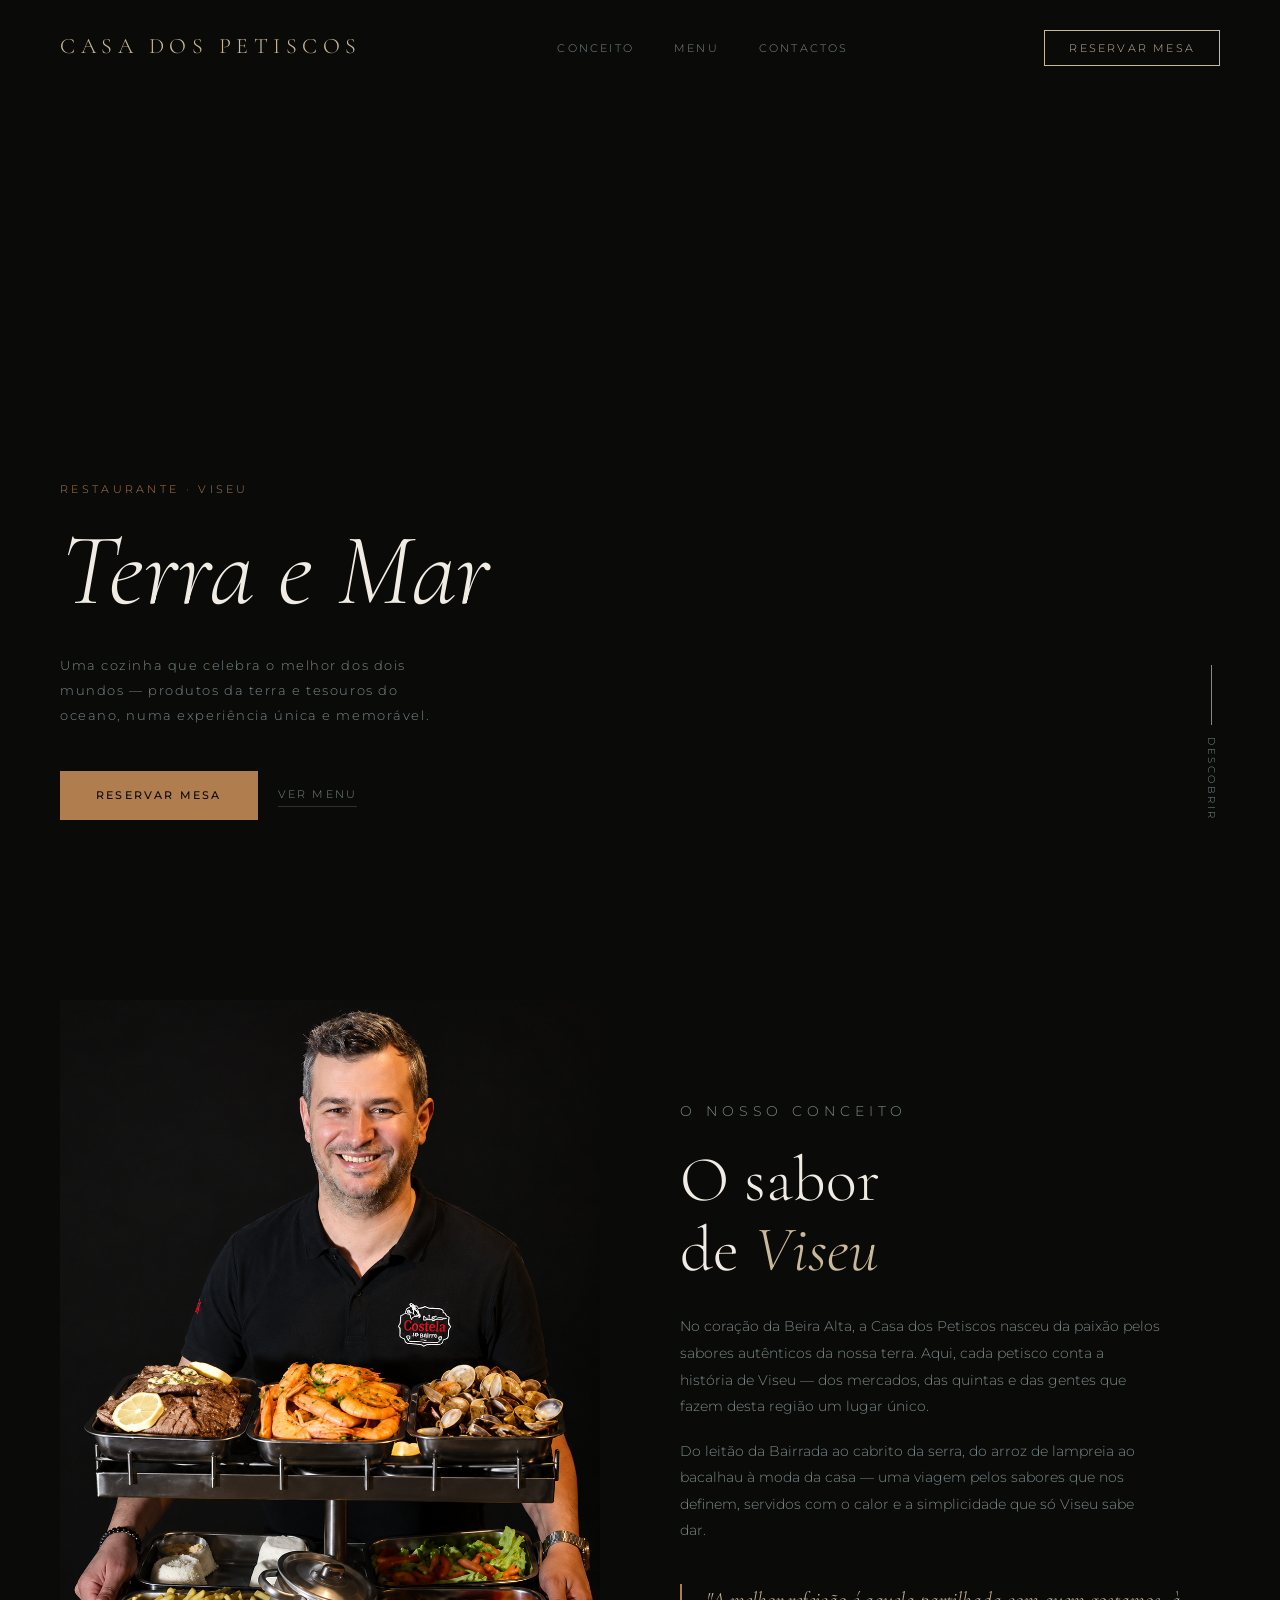
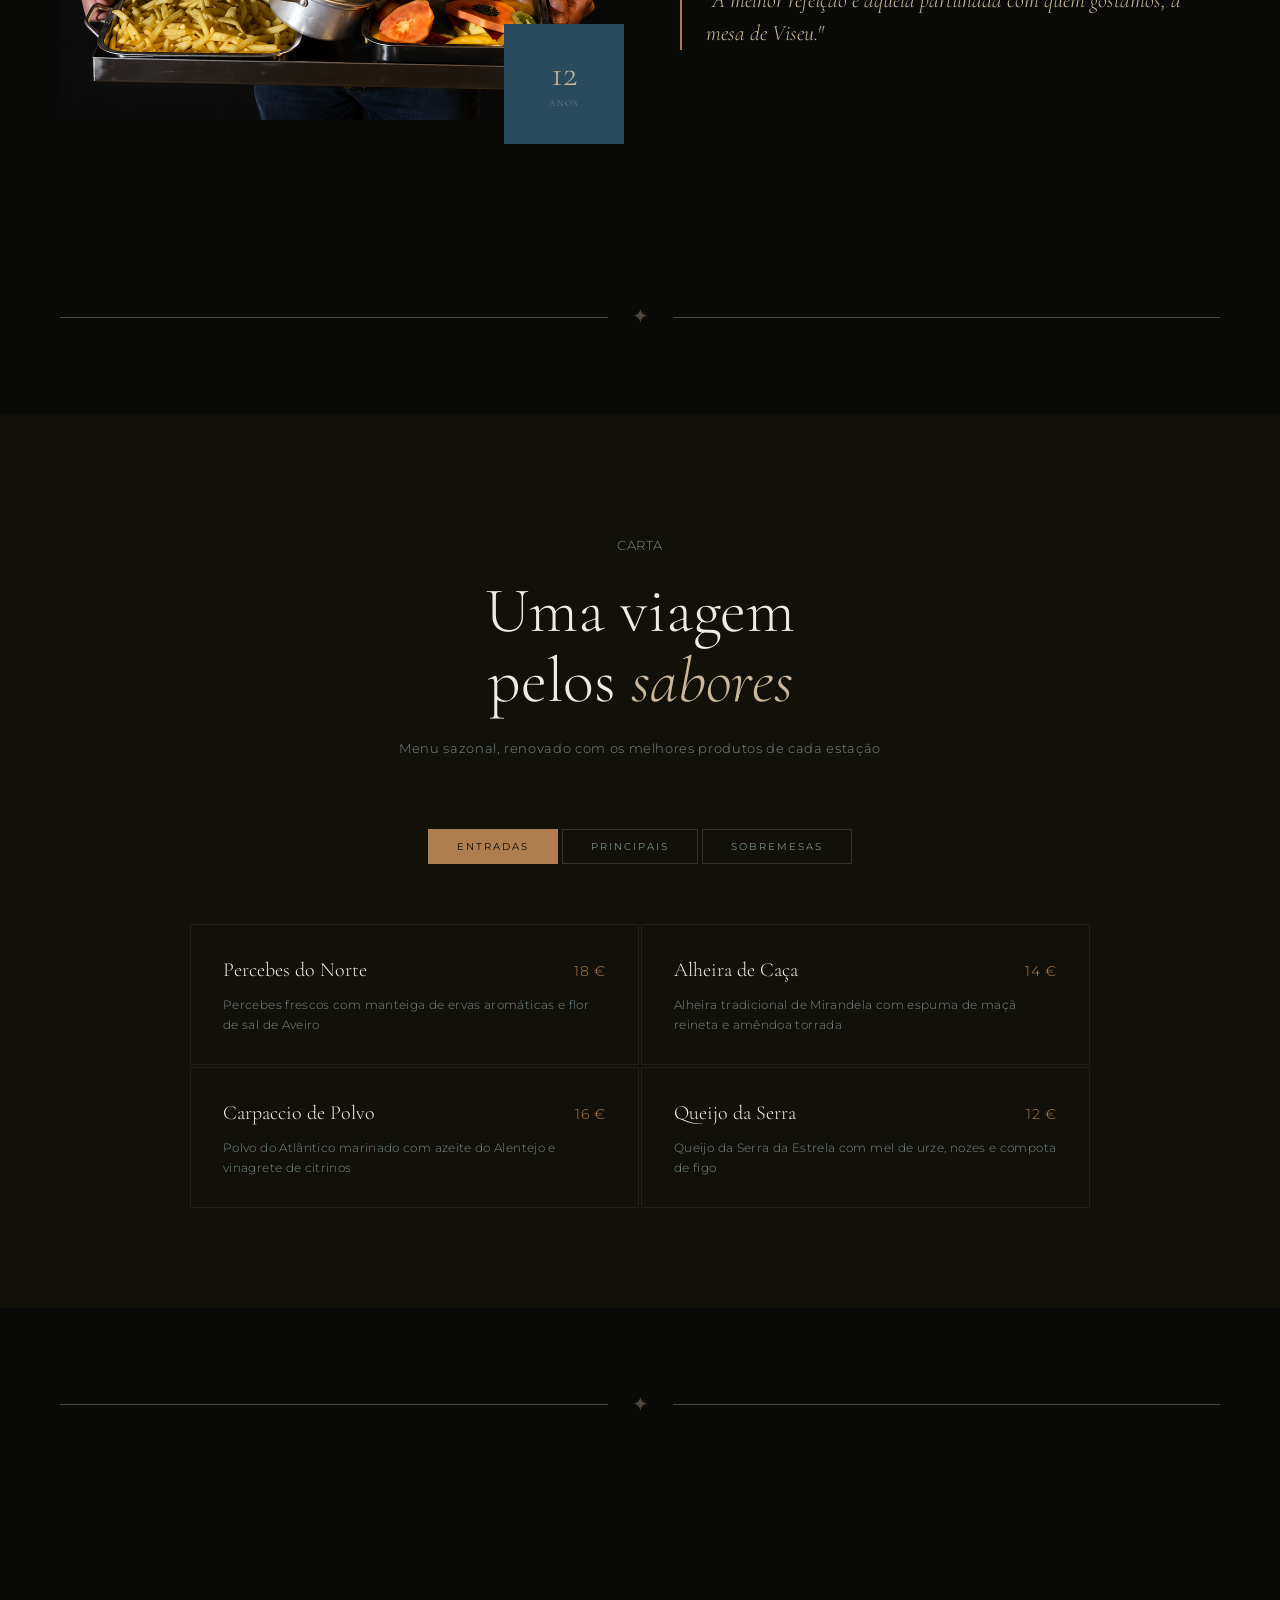
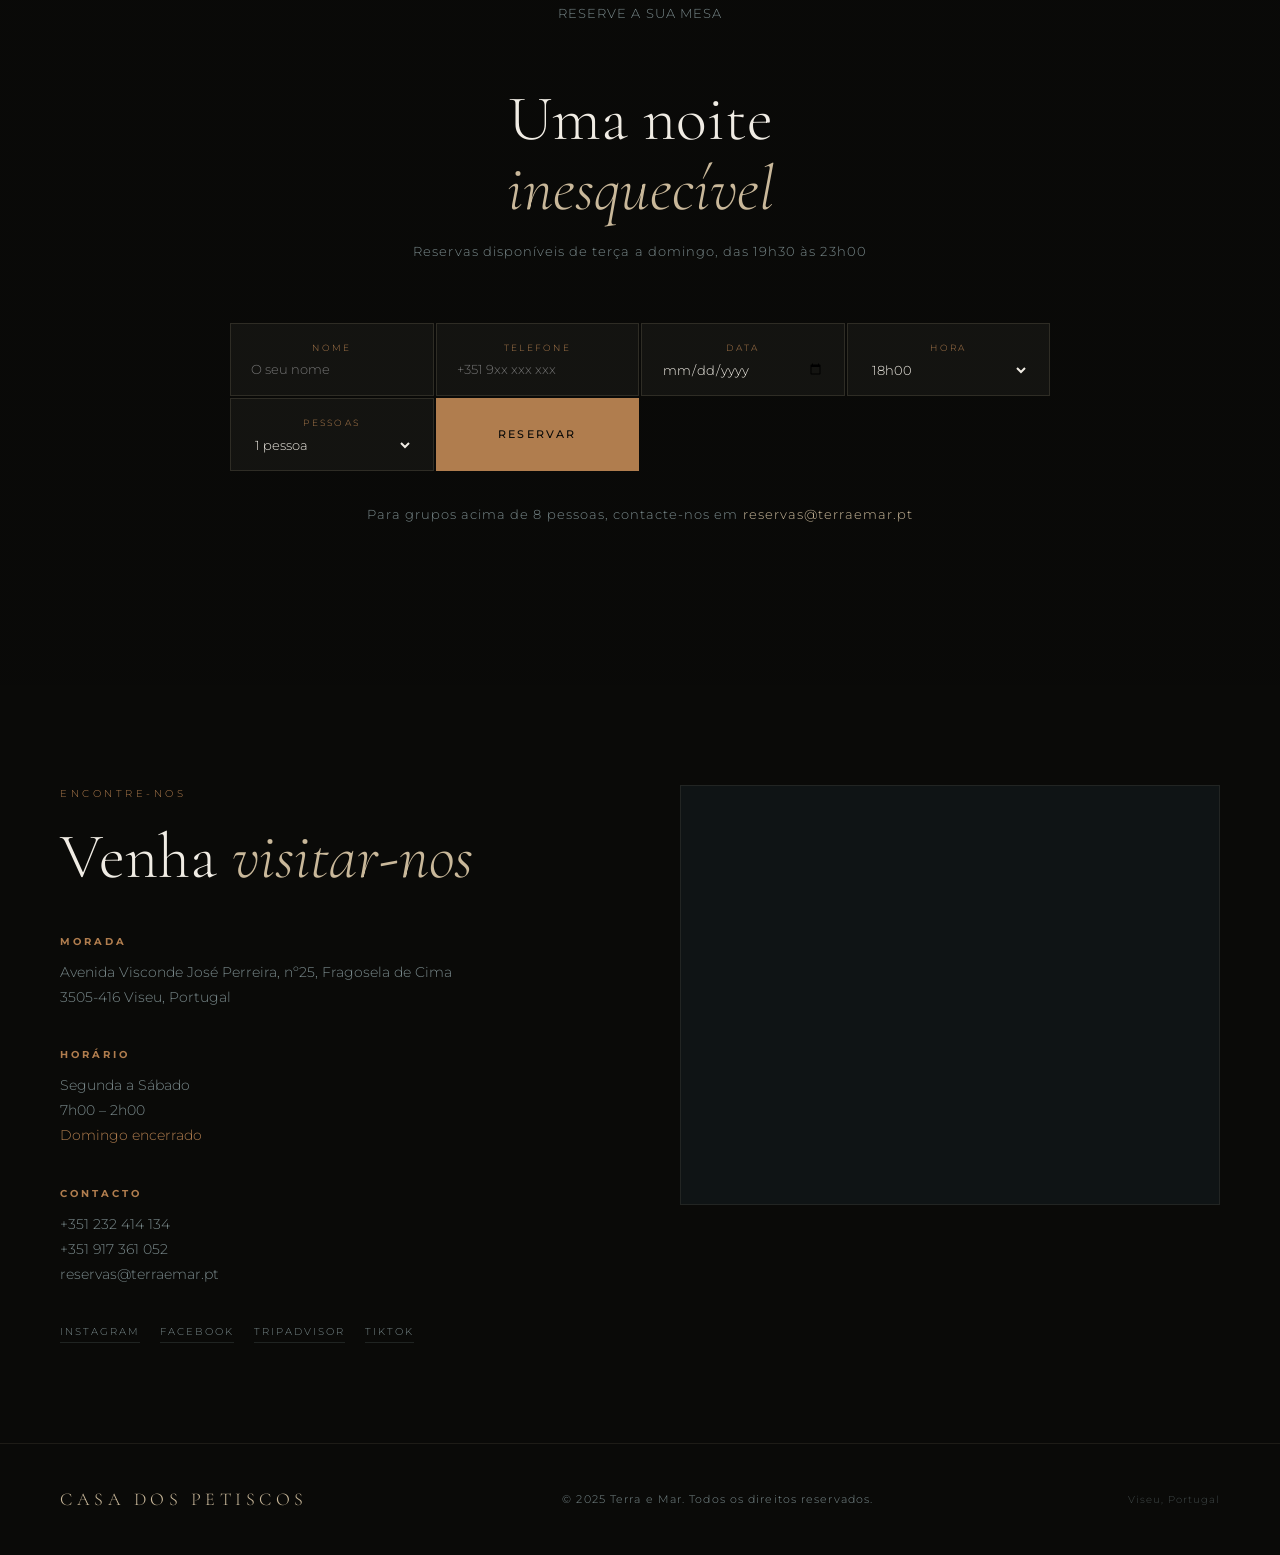
==== index.html @ 20e8ff50 "Update index.html" ====
<!DOCTYPE html>
<html lang="pt">
<head>
  <meta charset="UTF-8" />
  <meta name="viewport" content="width=device-width, initial-scale=1.0" />
  <title>Terra e Mar — Restaurante</title>
  <link rel="preconnect" href="https://fonts.googleapis.com" />
  <link href="https://fonts.googleapis.com/css2?family=Cormorant+Garamond:ital,wght@0,300;0,400;1,300;1,400&family=Montserrat:wght@300;400;500&display=swap" rel="stylesheet" />
  <style>
    *, *::before, *::after { box-sizing: border-box; margin: 0; padding: 0; }

    :root {
      --black:    #0a0a08;
      --deep:     #111109;
      --sand:     #c9b89a;
      --ocean:    #2a4a5e;
      --fog:      #7a8a8c;
      --white:    #f0ece4;
      --accent:   #b07d4e;
      --serif:    'Cormorant Garamond', Georgia, serif;
      --sans:     'Montserrat', sans-serif;
    }

    html { scroll-behavior: smooth; }

    body {
      background: var(--black);
      color: var(--white);
      font-family: var(--sans);
      font-weight: 300;
      font-size: 15px;
      line-height: 1.7;
      overflow-x: hidden;
    }

    /* ── NAV ── */
    nav {
      position: fixed;
      top: 0; left: 0; right: 0;
      z-index: 100;
      display: flex;
      justify-content: space-between;
      align-items: center;
      padding: 28px 60px;
      transition: background .4s, padding .4s;
    }
    nav.scrolled {
      background: rgba(10,10,8,.92);
      backdrop-filter: blur(12px);
      padding: 18px 60px;
      border-bottom: 1px solid rgba(201,184,154,.1);
    }
    .nav-logo {
      font-family: var(--serif);
      font-size: 22px;
      font-weight: 300;
      letter-spacing: .25em;
      text-transform: uppercase;
      color: var(--sand);
      text-decoration: none;
    }
    .nav-links {
      list-style: none;
      display: flex;
      gap: 40px;
    }
    .nav-links a {
      color: var(--fog);
      text-decoration: none;
      font-size: 11px;
      letter-spacing: .2em;
      text-transform: uppercase;
      transition: color .3s;
    }
    .nav-links a:hover { color: var(--sand); }

    .nav-cta a {
      border: 1px solid var(--sand);
      color: var(--sand);
      padding: 10px 24px;
      font-size: 11px;
      letter-spacing: .2em;
      text-transform: uppercase;
      text-decoration: none;
      transition: background .3s, color .3s;
    }
    .nav-cta a:hover { background: var(--sand); color: var(--black); }

    /* ── HERO ── */
    #hero {
      position: relative;
      height: 100vh;
      display: flex;
      flex-direction: column;
      justify-content: flex-end;
      padding: 0 60px 80px;
      overflow: hidden;
    }
    .hero-bg {
      position: absolute;
      inset: 0;
      background:
        linear-gradient(to bottom, rgba(10,10,8,.3) 0%, rgba(10,10,8,.7) 60%, rgba(10,10,8,1) 100%),
        url('img/hero.jpg') top/cover no-repeat;
    }
    .hero-eyebrow {
      position: relative;
      font-size: 11px;
      letter-spacing: .3em;
      text-transform: uppercase;
      color: var(--accent);
      margin-bottom: 20px;
    }
    .hero-title {
      position: relative;
      font-family: var(--serif);
      font-size: clamp(52px, 8vw, 110px);
      font-weight: 300;
      font-style: italic;
      line-height: 1.0;
      color: var(--white);
      max-width: 700px;
      margin-bottom: 32px;
    }
    .hero-sub {
      position: relative;
      font-size: 13px;
      letter-spacing: .12em;
      color: var(--fog);
      max-width: 380px;
      margin-bottom: 44px;
      line-height: 1.9;
    }
    .hero-actions {
      position: relative;
      display: flex;
      gap: 20px;
      align-items: center;
    }
    .btn-primary {
      background: var(--accent);
      color: var(--black);
      padding: 15px 36px;
      font-size: 11px;
      letter-spacing: .2em;
      text-transform: uppercase;
      text-decoration: none;
      font-weight: 500;
      transition: background .3s;
    }
    .btn-primary:hover { background: var(--sand); }
    .btn-ghost {
      color: var(--fog);
      font-size: 11px;
      letter-spacing: .2em;
      text-transform: uppercase;
      text-decoration: none;
      border-bottom: 1px solid rgba(122,138,140,.3);
      padding-bottom: 2px;
      transition: color .3s, border-color .3s;
    }
    .btn-ghost:hover { color: var(--white); border-color: var(--white); }

    .hero-scroll {
      position: absolute;
      bottom: 80px;
      right: 60px;
      writing-mode: vertical-rl;
      font-size: 10px;
      letter-spacing: .25em;
      color: var(--fog);
      text-transform: uppercase;
      display: flex;
      align-items: center;
      gap: 12px;
    }
    .hero-scroll::before {
      content: '';
      display: block;
      width: 1px;
      height: 60px;
      background: var(--accent);
    }

    /* ── DIVIDER ── */
    .divider {
      display: flex;
      align-items: center;
      gap: 24px;
      padding: 0 60px;
      margin: 80px 0;
      opacity: .35;
    }
    .divider::before, .divider::after {
      content: '';
      flex: 1;
      height: 1px;
      background: var(--sand);
    }
    .divider span {
      font-family: var(--serif);
      font-size: 20px;
      color: var(--sand);
    }

    /* ── SECTION COMMONS ── */
    section { padding: 100px 60px; }
    .label {
      font-size: 10px;
      letter-spacing: .35em;
      text-transform: uppercase;
      color: var(--accent);
      margin-bottom: 20px;
    }
    h2 {
      font-family: var(--serif);
      font-size: clamp(36px, 5vw, 64px);
      font-weight: 300;
      line-height: 1.1;
      color: var(--white);
    }
    h2 em { font-style: italic; color: var(--sand); }

    /* ── SOBRE ── */
    #sobre {
      display: grid;
      grid-template-columns: 1fr 1fr;
      gap: 80px;
      align-items: center;
    }
    .sobre-img {
      position: relative;
    }
    .sobre-img img {
      width: 100%;
      aspect-ratio: 3/4;
      object-fit: cover;
      display: block;
    }
    .sobre-img-badge {
      position: absolute;
      bottom: -24px;
      right: -24px;
      width: 120px;
      height: 120px;
      background: var(--ocean);
      display: flex;
      flex-direction: column;
      align-items: center;
      justify-content: center;
      font-family: var(--serif);
    }
    .sobre-img-badge span:first-child {
      font-size: 36px;
      font-weight: 300;
      line-height: 1;
      color: var(--sand);
    }
    .sobre-img-badge span:last-child {
      font-size: 9px;
      letter-spacing: .15em;
      text-transform: uppercase;
      color: var(--fog);
      margin-top: 4px;
    }
    .sobre-text p {
      color: var(--fog);
      margin-top: 28px;
      font-size: 14px;
      line-height: 1.9;
      max-width: 480px;
    }
    .sobre-text p + p { margin-top: 18px; }
    blockquote {
      margin-top: 40px;
      padding-left: 24px;
      border-left: 2px solid var(--accent);
      font-family: var(--serif);
      font-size: 22px;
      font-style: italic;
      color: var(--sand);
      line-height: 1.5;
    }

    /* ── MENU ── */
    #menu { background: var(--deep); }
    .menu-header {
      text-align: center;
      margin-bottom: 70px;
    }
    .menu-header p {
      color: var(--fog);
      margin-top: 20px;
      font-size: 13px;
      letter-spacing: .05em;
    }
    .menu-tabs {
      display: flex;
      justify-content: center;
      gap: 4px;
      margin-bottom: 60px;
    }
    .tab {
      background: none;
      border: 1px solid rgba(201,184,154,.2);
      color: var(--fog);
      padding: 10px 28px;
      font-family: var(--sans);
      font-size: 10px;
      letter-spacing: .2em;
      text-transform: uppercase;
      cursor: pointer;
      transition: all .3s;
    }
    .tab.active, .tab:hover {
      background: var(--accent);
      border-color: var(--accent);
      color: var(--black);
    }
    .menu-section { display: none; }
    .menu-section.active { display: block; }
    .menu-grid {
      display: grid;
      grid-template-columns: 1fr 1fr;
      gap: 2px;
      max-width: 900px;
      margin: 0 auto;
    }
    .menu-item {
      padding: 28px 32px;
      border: 1px solid rgba(201,184,154,.08);
      transition: background .3s;
    }
    .menu-item:hover { background: rgba(201,184,154,.04); }
    .menu-item-header {
      display: flex;
      justify-content: space-between;
      align-items: baseline;
      margin-bottom: 8px;
    }
    .menu-item-name {
      font-family: var(--serif);
      font-size: 20px;
      font-weight: 300;
      color: var(--white);
    }
    .menu-item-price {
      font-size: 14px;
      color: var(--accent);
      letter-spacing: .05em;
    }
    .menu-item-desc {
      font-size: 12px;
      color: var(--fog);
      line-height: 1.7;
      letter-spacing: .03em;
    }

    /* ── RESERVAS ── */
    #reservas {
      background:
        linear-gradient(rgba(10,10,8,.85), rgba(10,10,8,.85)),
        url('img/reservas.jpg') center/cover no-repeat fixed;
      text-align: center;
    }
    #reservas h2 { margin-bottom: 16px; }
    #reservas > p {
      color: var(--fog);
      margin-bottom: 60px;
      font-size: 13px;
      letter-spacing: .08em;
    }
    .reservas-form {
  display: grid;
  grid-template-columns: repeat(4, 1fr);
  gap: 2px;
  max-width: 820px;
  margin: 0 auto 32px;
}
    .form-field {
      display: flex;
      flex-direction: column;
      background: rgba(240,236,228,.04);
      border: 1px solid rgba(201,184,154,.15);
      padding: 16px 20px;
    }
    .form-field label {
      font-size: 9px;
      letter-spacing: .25em;
      text-transform: uppercase;
      color: var(--accent);
      margin-bottom: 6px;
    }
    .form-field input, .form-field select {
      background: none;
      border: none;
      color: var(--white);
      font-family: var(--sans);
      font-size: 13px;
      font-weight: 300;
      outline: none;
      width: 100%;
    }
    .form-field select option { background: var(--deep); color: var(--white); }
    .btn-reservar {
  background: var(--accent);
  color: var(--black);
  border: none;
  padding: 18px 60px;
  font-family: var(--sans);
  font-size: 11px;
  letter-spacing: .2em;
  text-transform: uppercase;
  font-weight: 500;
  cursor: pointer;
  transition: background .3s;
  white-space: nowrap;
}
.btn-reservar:hover { background: var(--sand); }
    .reservas-note {
      font-size: 11px;
      color: var(--fog);
      letter-spacing: .08em;
    }
    .reservas-note a { color: var(--sand); text-decoration: none; }
    .btn-reservar-wrapper {
  display: flex;
  justify-content: center;
  margin-top: 2px;
  grid-column: 1 / -1;
}

    /* ── CONTACTOS ── */
    #contactos {
      display: grid;
      grid-template-columns: 1fr 1fr;
      gap: 80px;
      align-items: start;
    }
    .contactos-info h2 { margin-bottom: 40px; }
    .contact-block { margin-bottom: 36px; }
    .contact-block h4 {
      font-size: 10px;
      letter-spacing: .3em;
      text-transform: uppercase;
      color: var(--accent);
      margin-bottom: 10px;
    }
    .contact-block p, .contact-block a {
      color: var(--fog);
      font-size: 14px;
      line-height: 1.8;
      text-decoration: none;
    }
    .contact-block a:hover { color: var(--sand); }
    .contactos-map {
      background: rgba(42,74,94,.15);
      border: 1px solid rgba(201,184,154,.1);
      height: 420px;
      display: flex;
      align-items: center;
      justify-content: center;
      position: relative;
      overflow: hidden;
    }
    .map-placeholder {
      text-align: center;
    }
    .map-placeholder .map-icon {
      font-size: 48px;
      margin-bottom: 16px;
      opacity: .4;
    }
    .map-placeholder p {
      font-size: 11px;
      letter-spacing: .2em;
      color: var(--fog);
      text-transform: uppercase;
    }
    .social-links {
      display: flex;
      gap: 20px;
      margin-top: 36px;
    }
    .social-links a {
      font-size: 10px;
      letter-spacing: .2em;
      color: var(--fog);
      text-decoration: none;
      text-transform: uppercase;
      border-bottom: 1px solid rgba(122,138,140,.2);
      padding-bottom: 2px;
      transition: color .3s, border-color .3s;
    }
    .social-links a:hover { color: var(--sand); border-color: var(--sand); }

    /* ── FOOTER ── */
    footer {
      border-top: 1px solid rgba(201,184,154,.1);
      padding: 40px 60px;
      display: flex;
      justify-content: space-between;
      align-items: center;
    }
    footer .logo {
      font-family: var(--serif);
      font-size: 18px;
      font-weight: 300;
      letter-spacing: .25em;
      text-transform: uppercase;
      color: var(--sand);
    }
    footer p {
      font-size: 11px;
      color: var(--fog);
      letter-spacing: .1em;
    }

    /* ── MOBILE ── */
    @media (max-width: 768px) {
      nav { padding: 20px 24px; }
      nav.scrolled { padding: 14px 24px; }
      .nav-links, .nav-cta { display: none; }
      #hero { padding: 0 24px 60px; }
      .hero-scroll { display: none; }
      section { padding: 70px 24px; }
      .divider { padding: 0 24px; }
      #sobre { grid-template-columns: 1fr; gap: 50px; }
      .sobre-img-badge { display: none; }
      .menu-grid { grid-template-columns: 1fr; }
      .reservas-form { grid-template-columns: 1fr; }
      .btn-reservar { padding: 18px; }
      #contactos { grid-template-columns: 1fr; gap: 50px; }
      .contactos-map { height: 260px; }
      footer { flex-direction: column; gap: 16px; text-align: center; }
      footer { padding: 32px 24px; }
    }
  </style>
</head>
<body>

<!-- NAV -->
<nav id="navbar">
  <a href="#" class="nav-logo">Casa dos Petiscos</a>
  <ul class="nav-links">
    <li><a href="#sobre">Conceito</a></li>
    <li><a href="#menu">Menu</a></li>
    <li><a href="#contactos">Contactos</a></li>
  </ul>
  <div class="nav-cta"><a href="#reservas">Reservar Mesa</a></div>
</nav>

<!-- HERO -->
<section id="hero">
  <div class="hero-bg"></div>
  <p class="hero-eyebrow">Restaurante · Viseu</p>
  <h1 class="hero-title">Terra e Mar</h1>
  <p class="hero-sub">Uma cozinha que celebra o melhor dos dois mundos — produtos da terra e tesouros do oceano, numa experiência única e memorável.</p>
  <div class="hero-actions">
    <a href="#reservas" class="btn-primary">Reservar Mesa</a>
    <a href="#menu" class="btn-ghost">Ver Menu</a>
  </div>
  <span class="hero-scroll">Descobrir</span>
</section>

<!-- SOBRE -->
<section id="sobre">
  <div class="sobre-img">
    <img src="img/conceito.jpg" alt="Interior do restaurante Casa dos Petiscos" />
    <div class="sobre-img-badge">
      <span>12</span>
      <span>anos</span>
    </div>
  </div>
  <div class="sobre-text">
    <p class="label">O Nosso Conceito</p>
    <h2>O sabor<br>de <em>Viseu</em></h2>
    <p>No coração da Beira Alta, a Casa dos Petiscos nasceu da paixão pelos sabores autênticos da nossa terra. Aqui, cada petisco conta a história de Viseu — dos mercados, das quintas e das gentes que fazem desta região um lugar único.</p>
    <p>Do leitão da Bairrada ao cabrito da serra, do arroz de lampreia ao bacalhau à moda da casa — uma viagem pelos sabores que nos definem, servidos com o calor e a simplicidade que só Viseu sabe dar.</p>
    <blockquote>"A melhor refeição é aquela partilhada com quem gostamos, à mesa de Viseu."</blockquote>
  </div>
</section>

<div class="divider"><span>✦</span></div>

<!-- MENU -->
<section id="menu">
  <div class="menu-header">
    <p class="label">Carta</p>
    <h2>Uma viagem<br>pelos <em>sabores</em></h2>
    <p>Menu sazonal, renovado com os melhores produtos de cada estação</p>
  </div>
  <div class="menu-tabs">
    <button class="tab active" onclick="showTab('entradas')">Entradas</button>
    <button class="tab" onclick="showTab('principais')">Principais</button>
    <button class="tab" onclick="showTab('sobremesas')">Sobremesas</button>
  </div>

  <div id="entradas" class="menu-section active">
    <div class="menu-grid">
      <div class="menu-item">
        <div class="menu-item-header">
          <span class="menu-item-name">Percebes do Norte</span>
          <span class="menu-item-price">18 €</span>
        </div>
        <p class="menu-item-desc">Percebes frescos com manteiga de ervas aromáticas e flor de sal de Aveiro</p>
      </div>
      <div class="menu-item">
        <div class="menu-item-header">
          <span class="menu-item-name">Alheira de Caça</span>
          <span class="menu-item-price">14 €</span>
        </div>
        <p class="menu-item-desc">Alheira tradicional de Mirandela com espuma de maçã reineta e amêndoa torrada</p>
      </div>
      <div class="menu-item">
        <div class="menu-item-header">
          <span class="menu-item-name">Carpaccio de Polvo</span>
          <span class="menu-item-price">16 €</span>
        </div>
        <p class="menu-item-desc">Polvo do Atlântico marinado com azeite do Alentejo e vinagrete de citrinos</p>
      </div>
      <div class="menu-item">
        <div class="menu-item-header">
          <span class="menu-item-name">Queijo da Serra</span>
          <span class="menu-item-price">12 €</span>
        </div>
        <p class="menu-item-desc">Queijo da Serra da Estrela com mel de urze, nozes e compota de figo</p>
      </div>
    </div>
  </div>

  <div id="principais" class="menu-section">
    <div class="menu-grid">
      <div class="menu-item">
        <div class="menu-item-header">
          <span class="menu-item-name">Robalo Selvagem</span>
          <span class="menu-item-price">34 €</span>
        </div>
        <p class="menu-item-desc">Robalo do Atlântico com creme de batata doce, algas e bisque de camarão</p>
      </div>
      <div class="menu-item">
        <div class="menu-item-header">
          <span class="menu-item-name">Borrego do Alentejo</span>
          <span class="menu-item-price">32 €</span>
        </div>
        <p class="menu-item-desc">Carré de borrego com crosta de ervas, puré de grão e redução de vinho do Alentejo</p>
      </div>
      <div class="menu-item">
        <div class="menu-item-header">
          <span class="menu-item-name">Lagosta Azul</span>
          <span class="menu-item-price">48 €</span>
        </div>
        <p class="menu-item-desc">Lagosta azul grelhada com arroz de lingueirão e azeite de bergamota</p>
      </div>
      <div class="menu-item">
        <div class="menu-item-header">
          <span class="menu-item-name">Presa Ibérica</span>
          <span class="menu-item-price">28 €</span>
        </div>
        <p class="menu-item-desc">Presa de porco preto com castanhas assadas, farofias de queijo e jus de trufas</p>
      </div>
    </div>
  </div>

  <div id="sobremesas" class="menu-section">
    <div class="menu-grid">
      <div class="menu-item">
        <div class="menu-item-header">
          <span class="menu-item-name">Tarte de Limão</span>
          <span class="menu-item-price">10 €</span>
        </div>
        <p class="menu-item-desc">Tarte de limão verde com merengue queimado e gelado de flor de sabugueiro</p>
      </div>
      <div class="menu-item">
        <div class="menu-item-header">
          <span class="menu-item-name">Rabanada do Mar</span>
          <span class="menu-item-price">11 €</span>
        </div>
        <p class="menu-item-desc">Rabanada com creme de alga kombu, caramelo salgado e granola de centeio</p>
      </div>
      <div class="menu-item">
        <div class="menu-item-header">
          <span class="menu-item-name">Chocolate 72%</span>
          <span class="menu-item-price">12 €</span>
        </div>
        <p class="menu-item-desc">Fondant de chocolate negro com sal marinho, azeite e sorvete de azeitona</p>
      </div>
      <div class="menu-item">
        <div class="menu-item-header">
          <span class="menu-item-name">Frutos do Tempo</span>
          <span class="menu-item-price">9 €</span>
        </div>
        <p class="menu-item-desc">Seleção de frutos da época com sorbet de ervas e crumble de amêndoa</p>
      </div>
    </div>
  </div>
</section>

<div class="divider"><span>✦</span></div>

<!-- RESERVAS -->
<section id="reservas">
  <p class="label">Reserve a sua Mesa</p>
  <h2>Uma noite<br><em>inesquecível</em></h2>
  <p>Reservas disponíveis de terça a domingo, das 19h30 às 23h00</p>

  <form id="form-reservas" class="reservas-form">
    <div class="form-field">
      <label>Nome</label>
      <input type="text" name="nome" placeholder="O seu nome" required />
    </div>
    <div class="form-field">
      <label>Telefone</label>
      <input type="tel" name="telefone" placeholder="+351 9xx xxx xxx" required />
    </div>
    <div class="form-field">
      <label>Data</label>
      <input type="date" name="data" required />
    </div>
    <div class="form-field">
      <label>Hora</label>
      <select name="hora">
        <option>18h00</option>
        <option>18h30</option>
        <option>19h00</option>
        <option>19h30</option>
        <option>20h00</option>
        <option>20h30</option>
        <option>21h00</option>
        <option>21h30</option>
        <option>22h00</option>
      </select>
    </div>
    <div class="form-field">
      <label>Pessoas</label>
      <select name="pessoas">
        <option>1 pessoa</option>
        <option>2 pessoas</option>
        <option>3 pessoas</option>
        <option>4 pessoas</option>
        <option>5+ pessoas</option>
      </select>
    </div>
    <button type="submit" class="btn-reservar">Reservar</button>
    <p id="form-mensagem" style="display:none; margin-top: 1rem;"></p>
  </form>

  <p class="reservas-note">Para grupos acima de 8 pessoas, contacte-nos em <a href="mailto:reservas@terraemar.pt">reservas@terraemar.pt</a></p>
</section>

<!-- CONTACTOS -->
<section id="contactos">
  <div class="contactos-info">
    <p class="label">Encontre-nos</p>
    <h2>Venha <em>visitar-nos</em></h2>
    <div class="contact-block">
      <h4>Morada</h4>
      <p>Avenida Visconde José Perreira, nº25, Fragosela de Cima<br>3505-416 Viseu, Portugal</p>
    </div>
    <div class="contact-block">
      <h4>Horário</h4>
      <p>Segunda a Sábado<br>7h00 – 2h00<br><span style="color:var(--accent)">Domingo encerrado</span></p>
    </div>
    <div class="contact-block">
      <h4>Contacto</h4>
      <p><a href="tel:+351232414134">+351 232 414 134</a></p>
      <p><a href="tel:+351917361052">+351 917 361 052</a></p>
      <p><a href="mailto:reservas@terraemar.pt">reservas@terraemar.pt</a></p>
    </div>
    <div class="social-links">
      <a href="https://www.instagram.com/casadospetiscos.viseu?fbclid=IwY2xjawSrgV1leHRuA2FlbQIxMABicmlkETBTMDhFNXVRNXhtMkxyd0lHc3J0YwZhcHBfaWQQMjIyMDM5MTc4ODIwMDg5MgABHsDhESyGHCwC7BsCLHqLSfJVbvb9Ugg979kgVOpu0pzV_KhdoFWuPrt_7WI2_aem_Di_3wGTJWIFbXobQ6wbNzg">Instagram</a>
      <a href="https://www.facebook.com/profile.php?id=100054229911723&locale=pt_BR">Facebook</a>
      <a href="https://www.tripadvisor.pt/Restaurant_Review-g189149-d12210529-Reviews-Restaurante_Casa_dos_Petiscos-Viseu_Viseu_District_Northern_Portugal.html">TripAdvisor</a>
      <a href="https://www.tiktok.com/@casadospetiscos">TikTok</a>
    </div>
  </div>
  <div class="contactos-map">
    <iframe src="https://www.google.com/maps/embed?pb=!1m18!1m12!1m3!1d14901.04124772147!2d-7.8612775500000005!3d40.64061765!2m3!1f0!2f0!3f0!3m2!1i1024!2i768!4f13.1!3m3!1m2!1s0xd23343c9d6cd7f5%3A0xcf5b0670467c3bc9!2sRestaurantes%20casa%20Dos%20Petiscos!5e1!3m2!1ses!2spt!4v1782489869241!5m2!1ses!2spt" 
      width="600" height="450" style="border:0;" 
      allowfullscreen="" loading="lazy" referrerpolicy="strict-origin-when-cross-origin">
      </iframe>
    </div>
  </div>
</section>

<!-- FOOTER -->
<footer>
  <span class="logo">Casa dos Petiscos</span>
  <p>© 2025 Terra e Mar. Todos os direitos reservados.</p>
  <p style="font-size:10px;color:rgba(122,138,140,.5);">Viseu, Portugal</p>
</footer>

<script>
  // Nav scroll
  const navbar = document.getElementById('navbar');
  window.addEventListener('scroll', () => {
    navbar.classList.toggle('scrolled', window.scrollY > 60);
  });

  // Menu tabs
  function showTab(name) {
    document.querySelectorAll('.menu-section').forEach(s => s.classList.remove('active'));
    document.querySelectorAll('.tab').forEach(t => t.classList.remove('active'));
    document.getElementById(name).classList.add('active');
    event.target.classList.add('active');
  }

  // Reservas
  const form = document.getElementById('form-reservas');
  const mensagem = document.getElementById('form-mensagem');

  form.addEventListener('submit', async function(e) {
    e.preventDefault();

    const data = new FormData(form);

    const resposta = await fetch('https://formspree.io/f/xdargzze', {
      method: 'POST',
      body: data,
      headers: { 'Accept': 'application/json' }
    });

    if (resposta.ok) {
      mensagem.textContent = '✅ Reserva enviada! Entraremos em contacto brevemente.';
      mensagem.style.color = 'green';
      form.reset();
    } else {
      mensagem.textContent = '❌ Erro ao enviar. Tente novamente ou contacte-nos por email.';
      mensagem.style.color = 'red';
    }

    mensagem.style.display = 'block';
  });
</script>
</body>
</html>
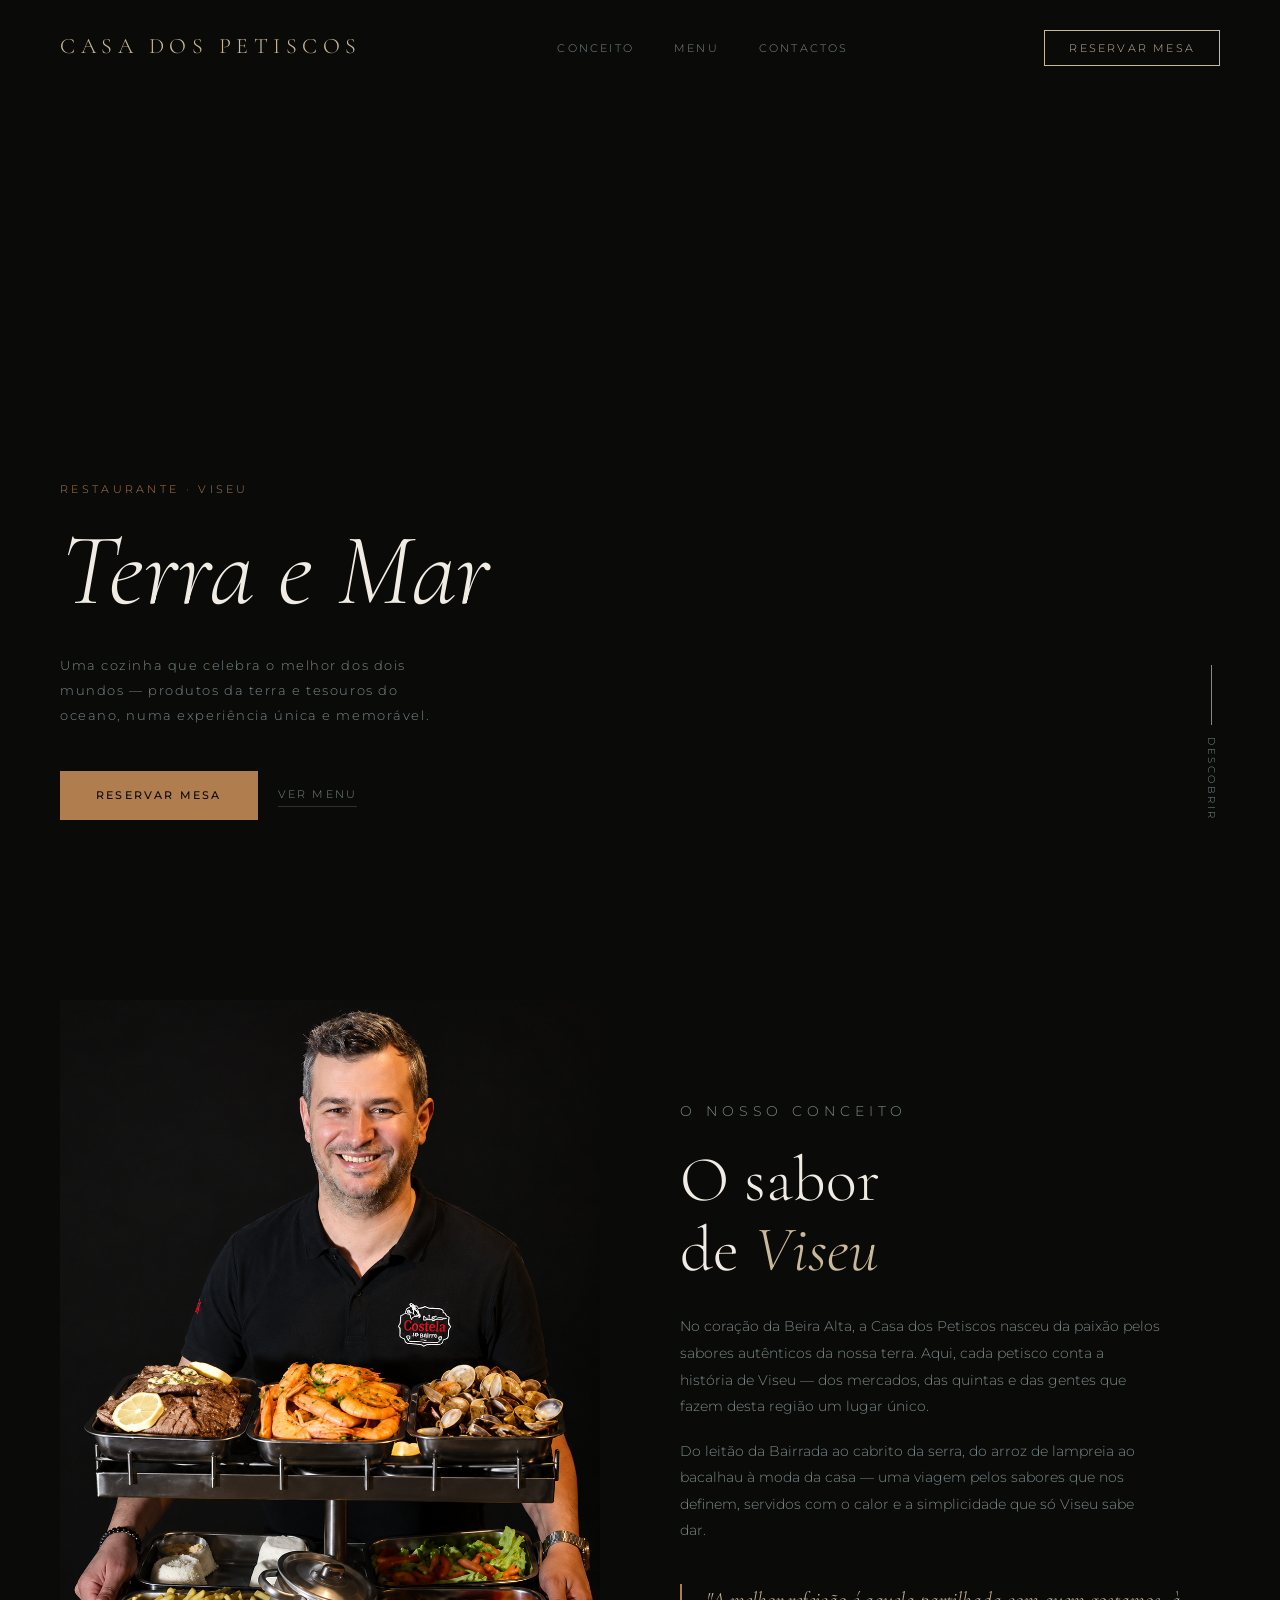
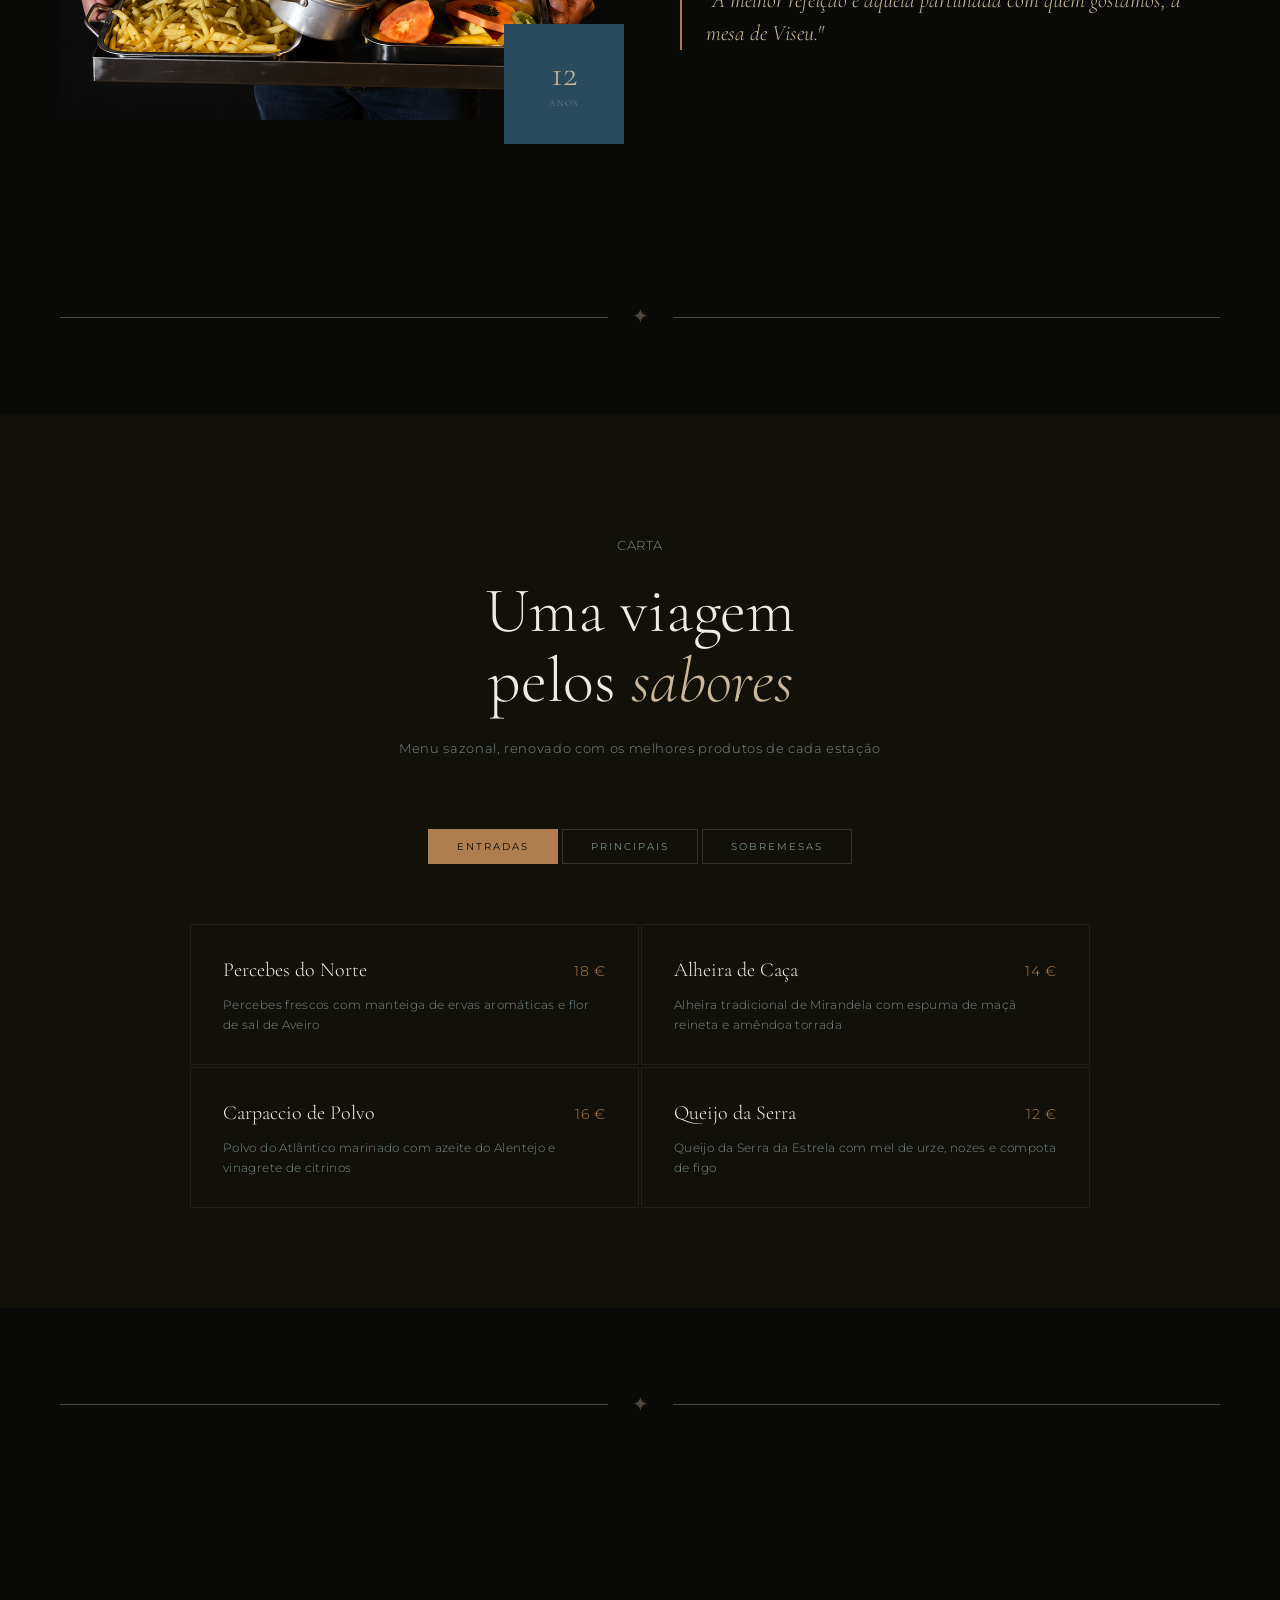
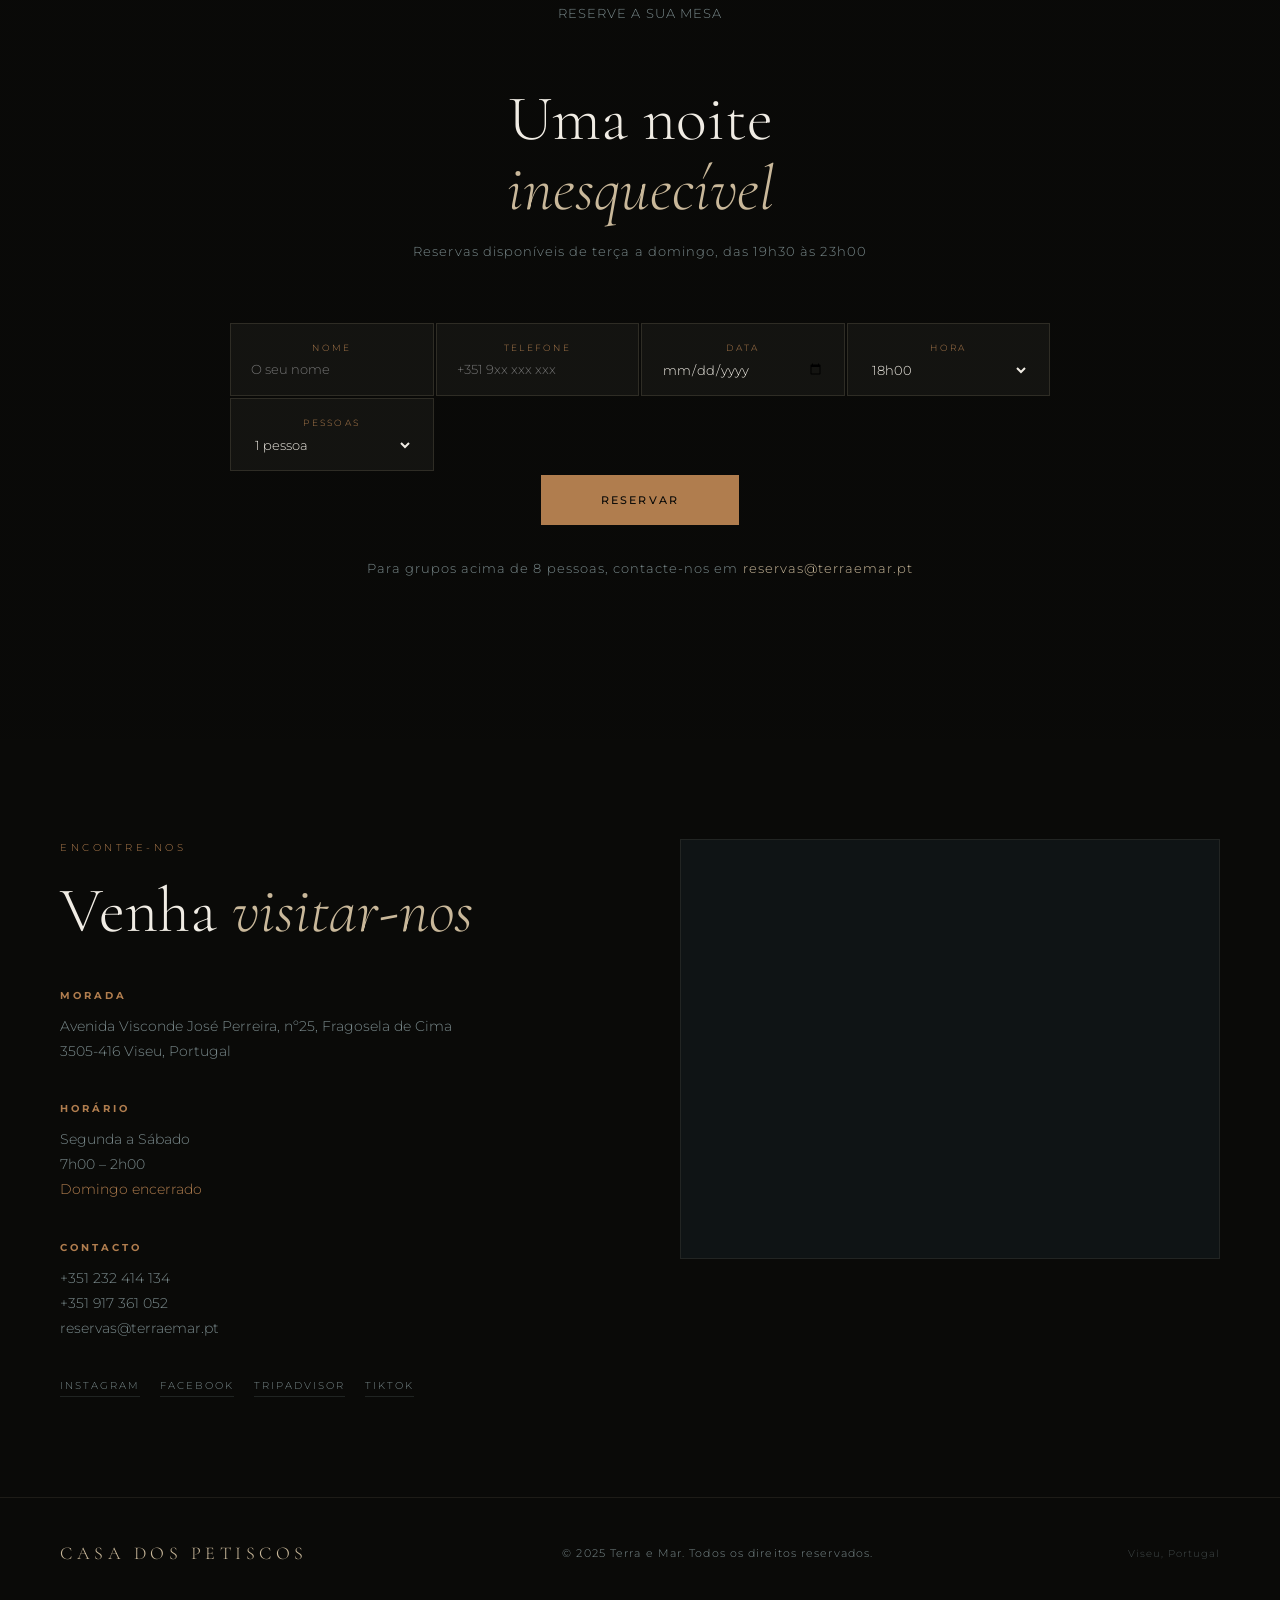
==== commit 50640c0c: "Update index.html" ====
--- a/index.html
+++ b/index.html
@@ -741,8 +741,12 @@
         <option>5+ pessoas</option>
       </select>
     </div>
-    <button type="submit" class="btn-reservar">Reservar</button>
-    <p id="form-mensagem" style="display:none; margin-top: 1rem;"></p>
+
+    <div class="btn-reservar-wrapper">
+      <button type="submit" class="btn-reservar">Reservar</button>
+    </div>
+
+    <p id="form-mensagem" style="display:none; margin-top: 1rem; grid-column: 1 / -1;"></p>
   </form>
 
   <p class="reservas-note">Para grupos acima de 8 pessoas, contacte-nos em <a href="mailto:reservas@terraemar.pt">reservas@terraemar.pt</a></p>
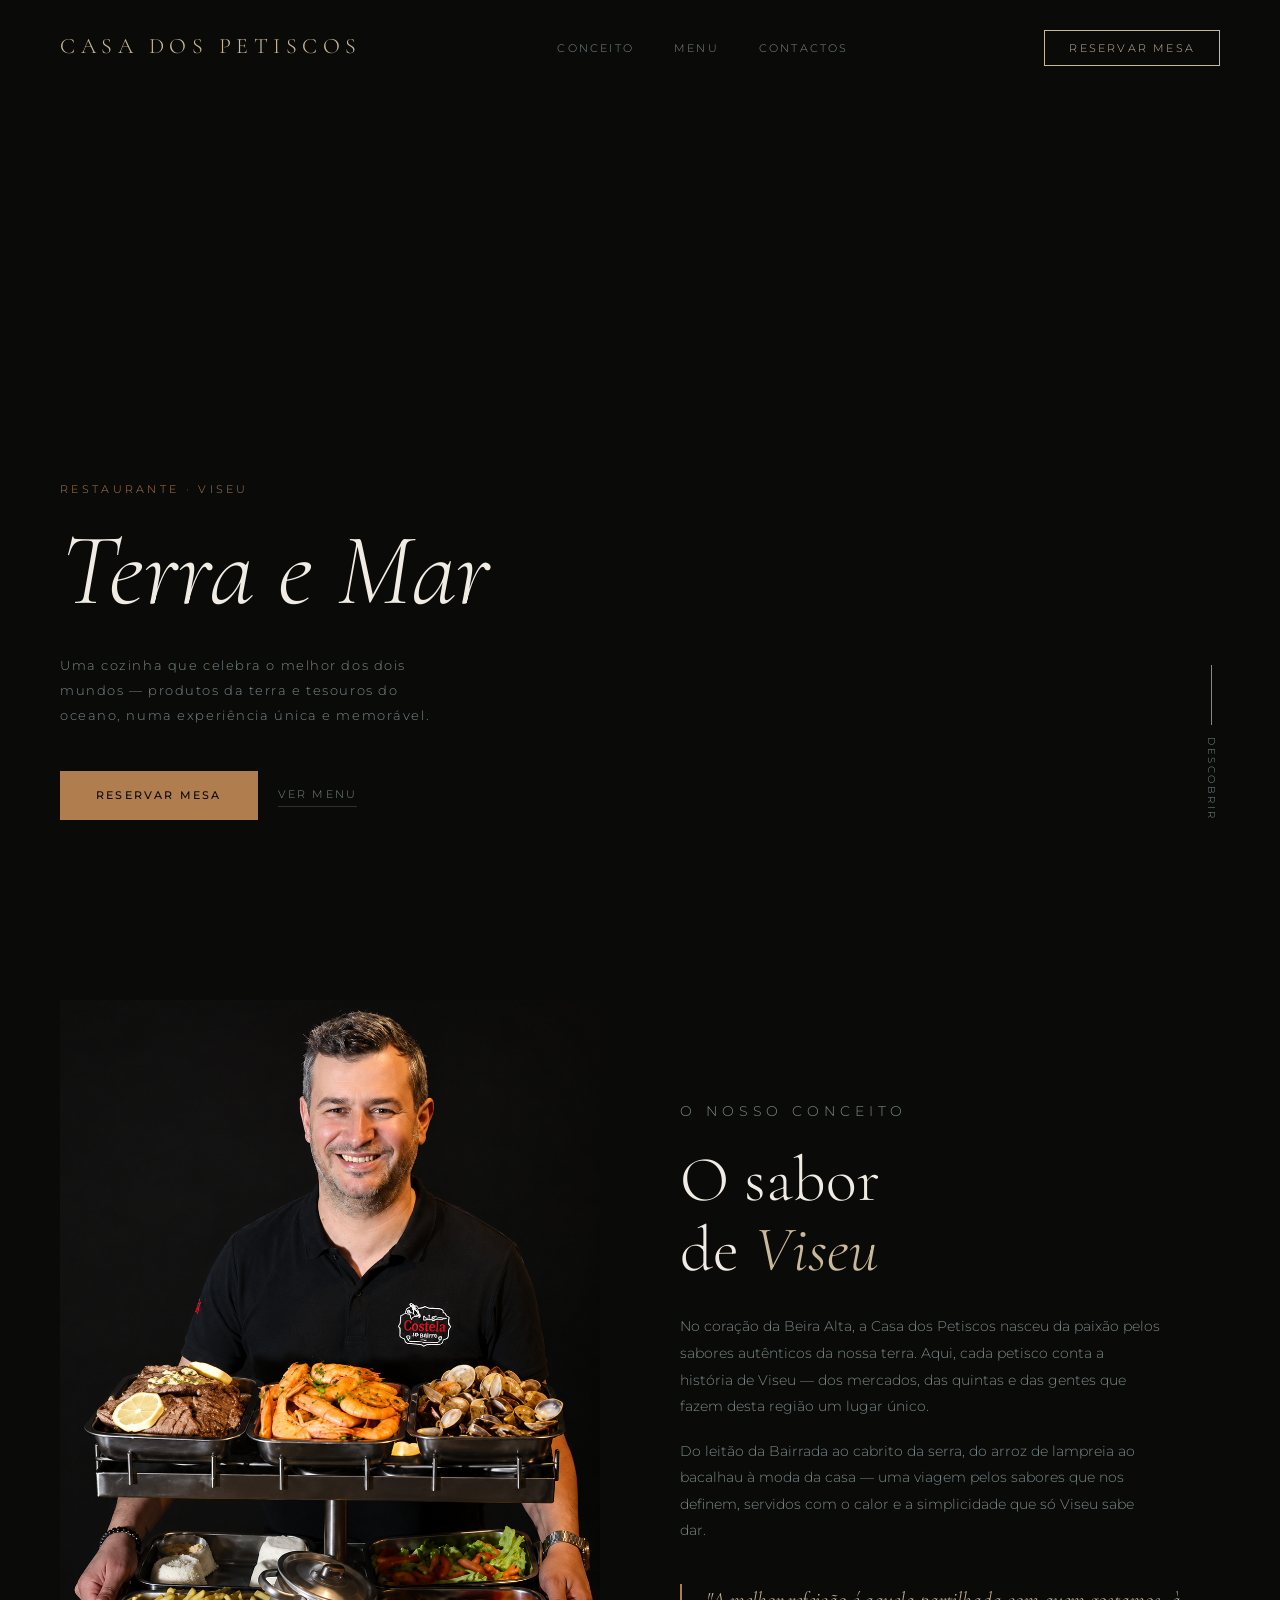
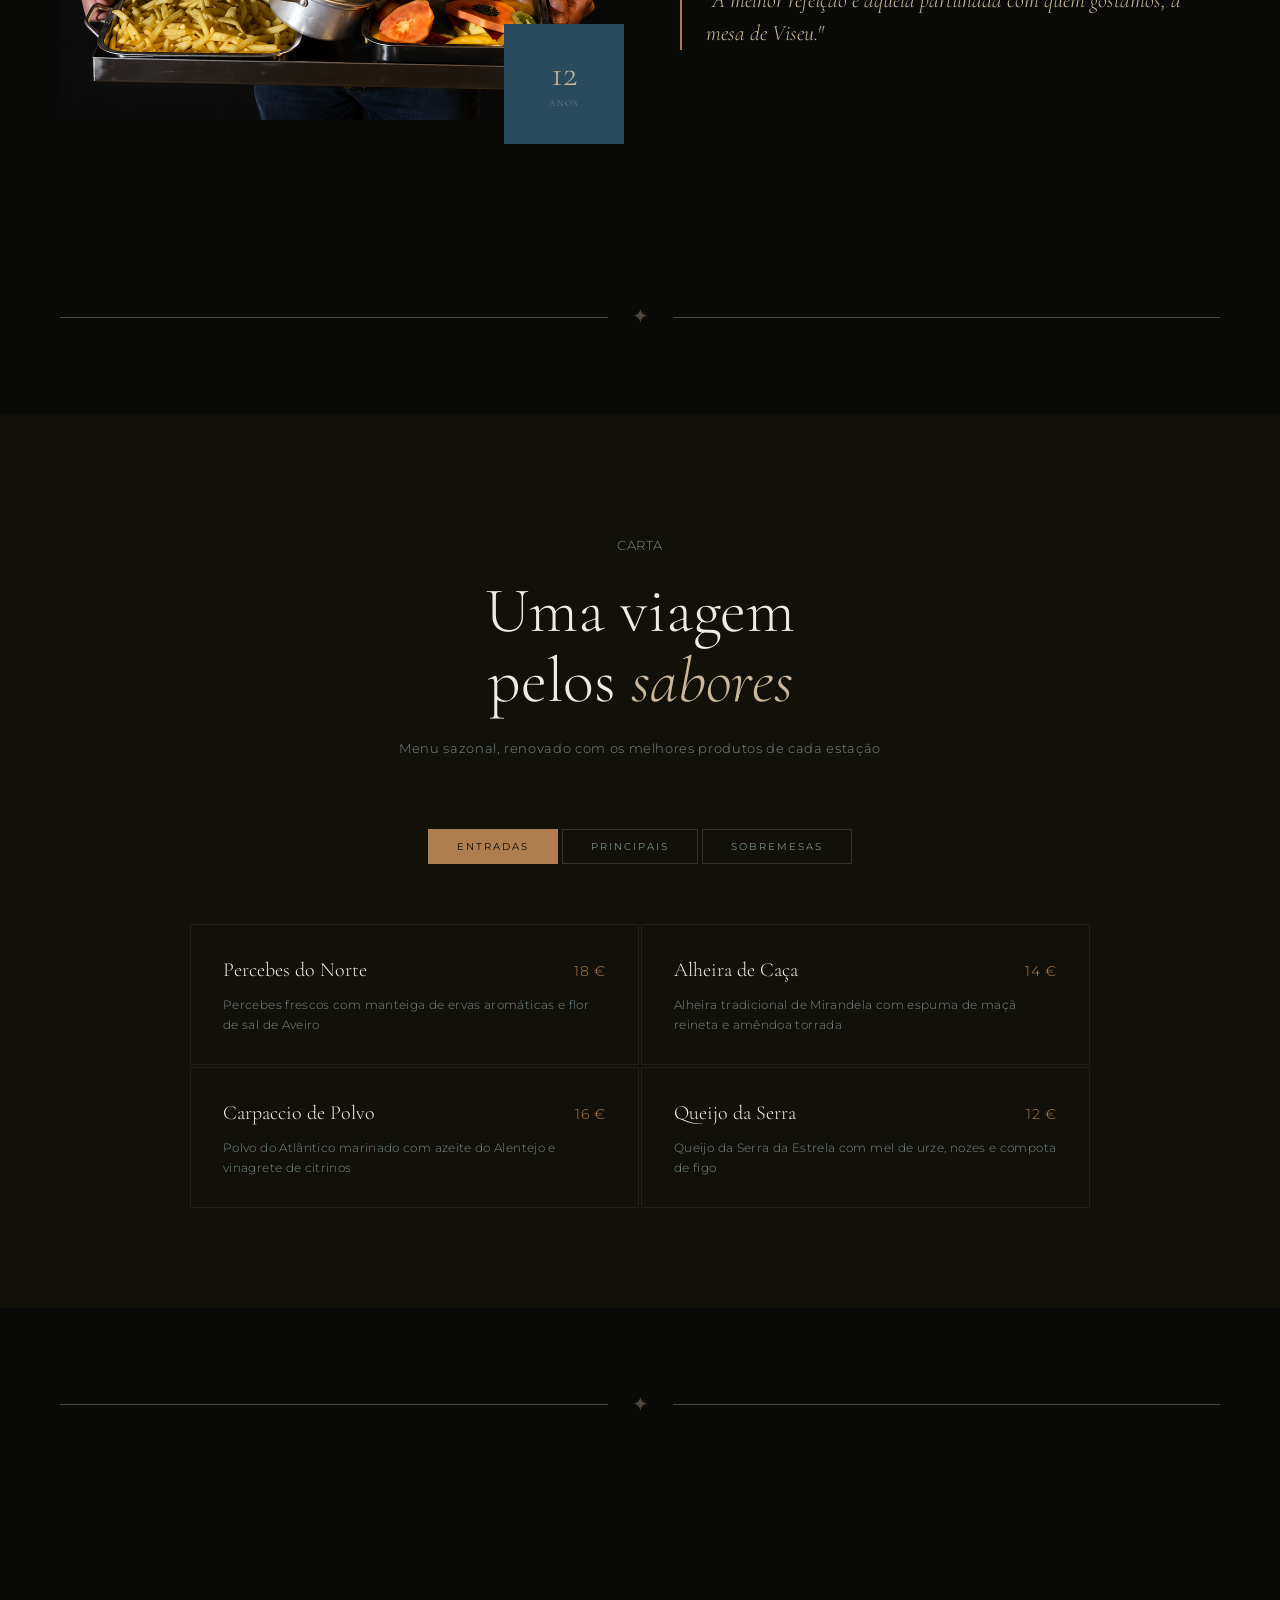
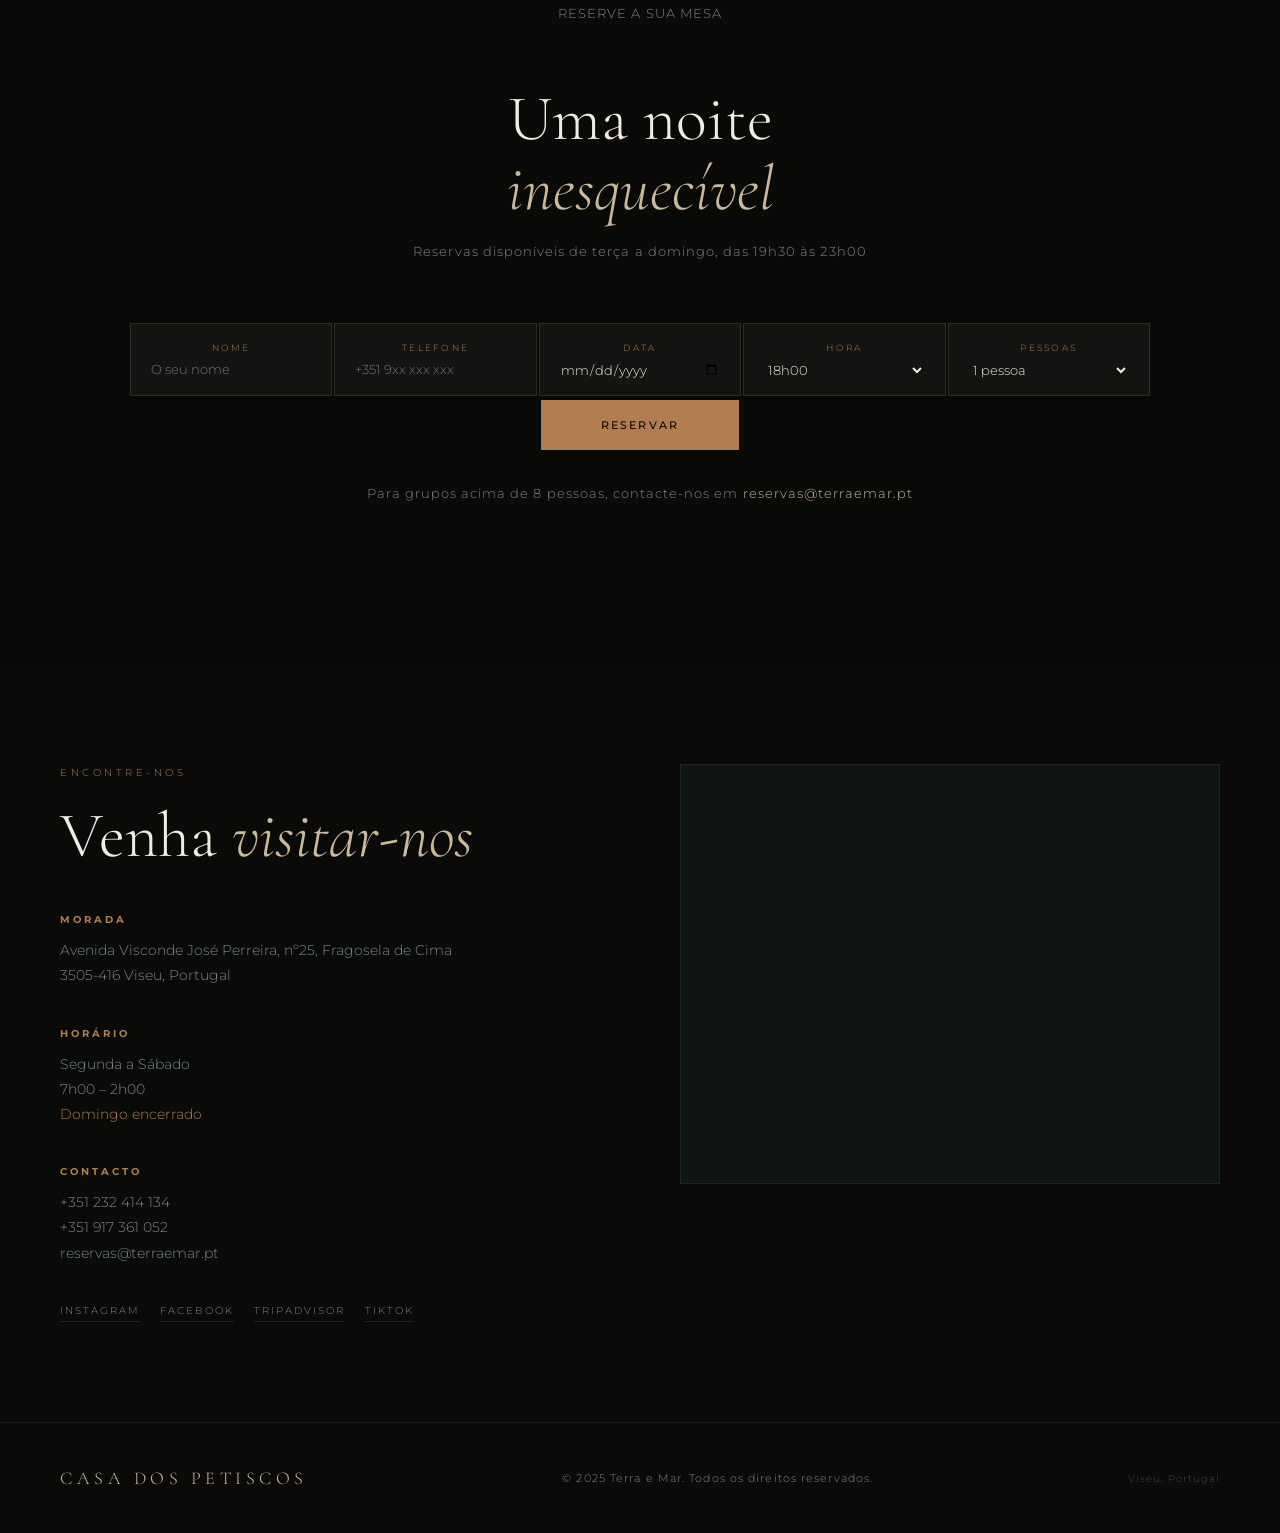
==== commit 5746206d: "Update index.html" ====
--- a/index.html
+++ b/index.html
@@ -370,11 +370,11 @@
       font-size: 13px;
       letter-spacing: .08em;
     }
-    .reservas-form {
+   .reservas-form {
   display: grid;
-  grid-template-columns: repeat(4, 1fr);
+  grid-template-columns: repeat(5, 1fr);
   gap: 2px;
-  max-width: 820px;
+  max-width: 1020px;
   margin: 0 auto 32px;
 }
     .form-field {
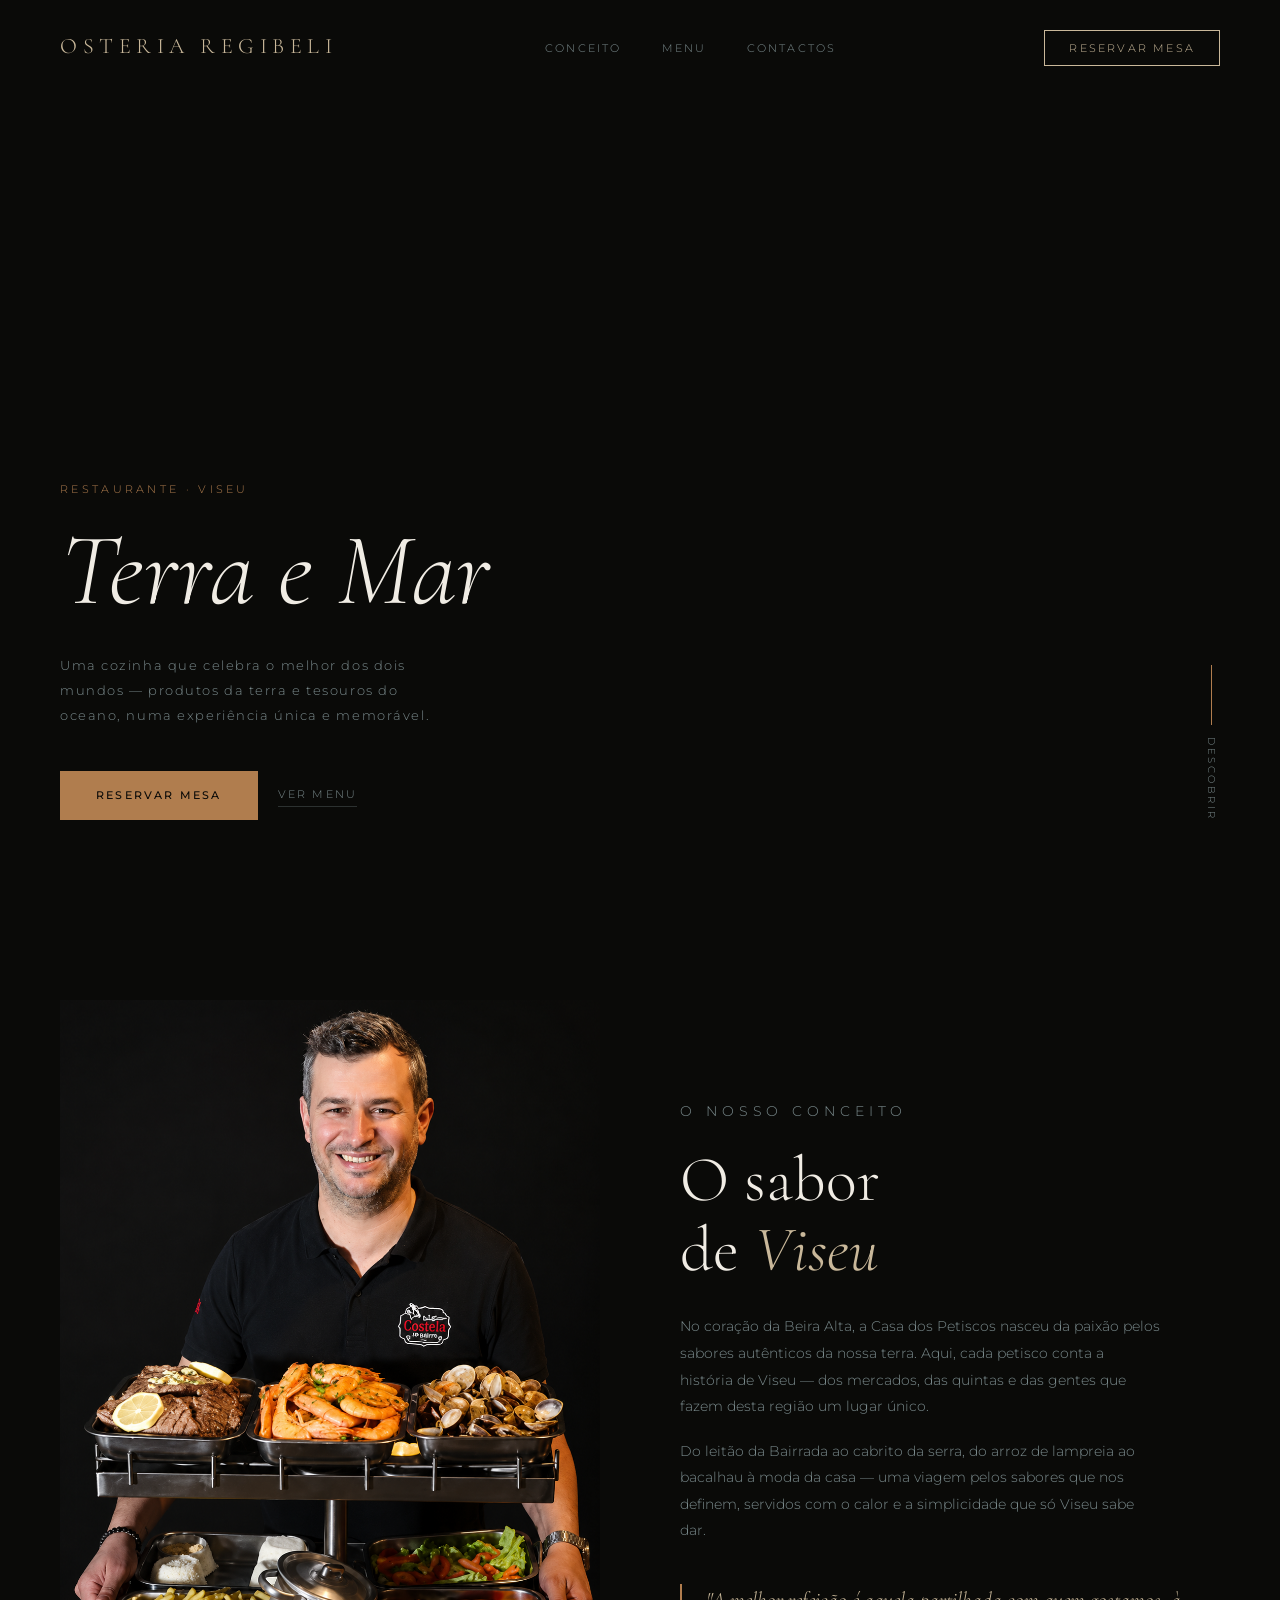
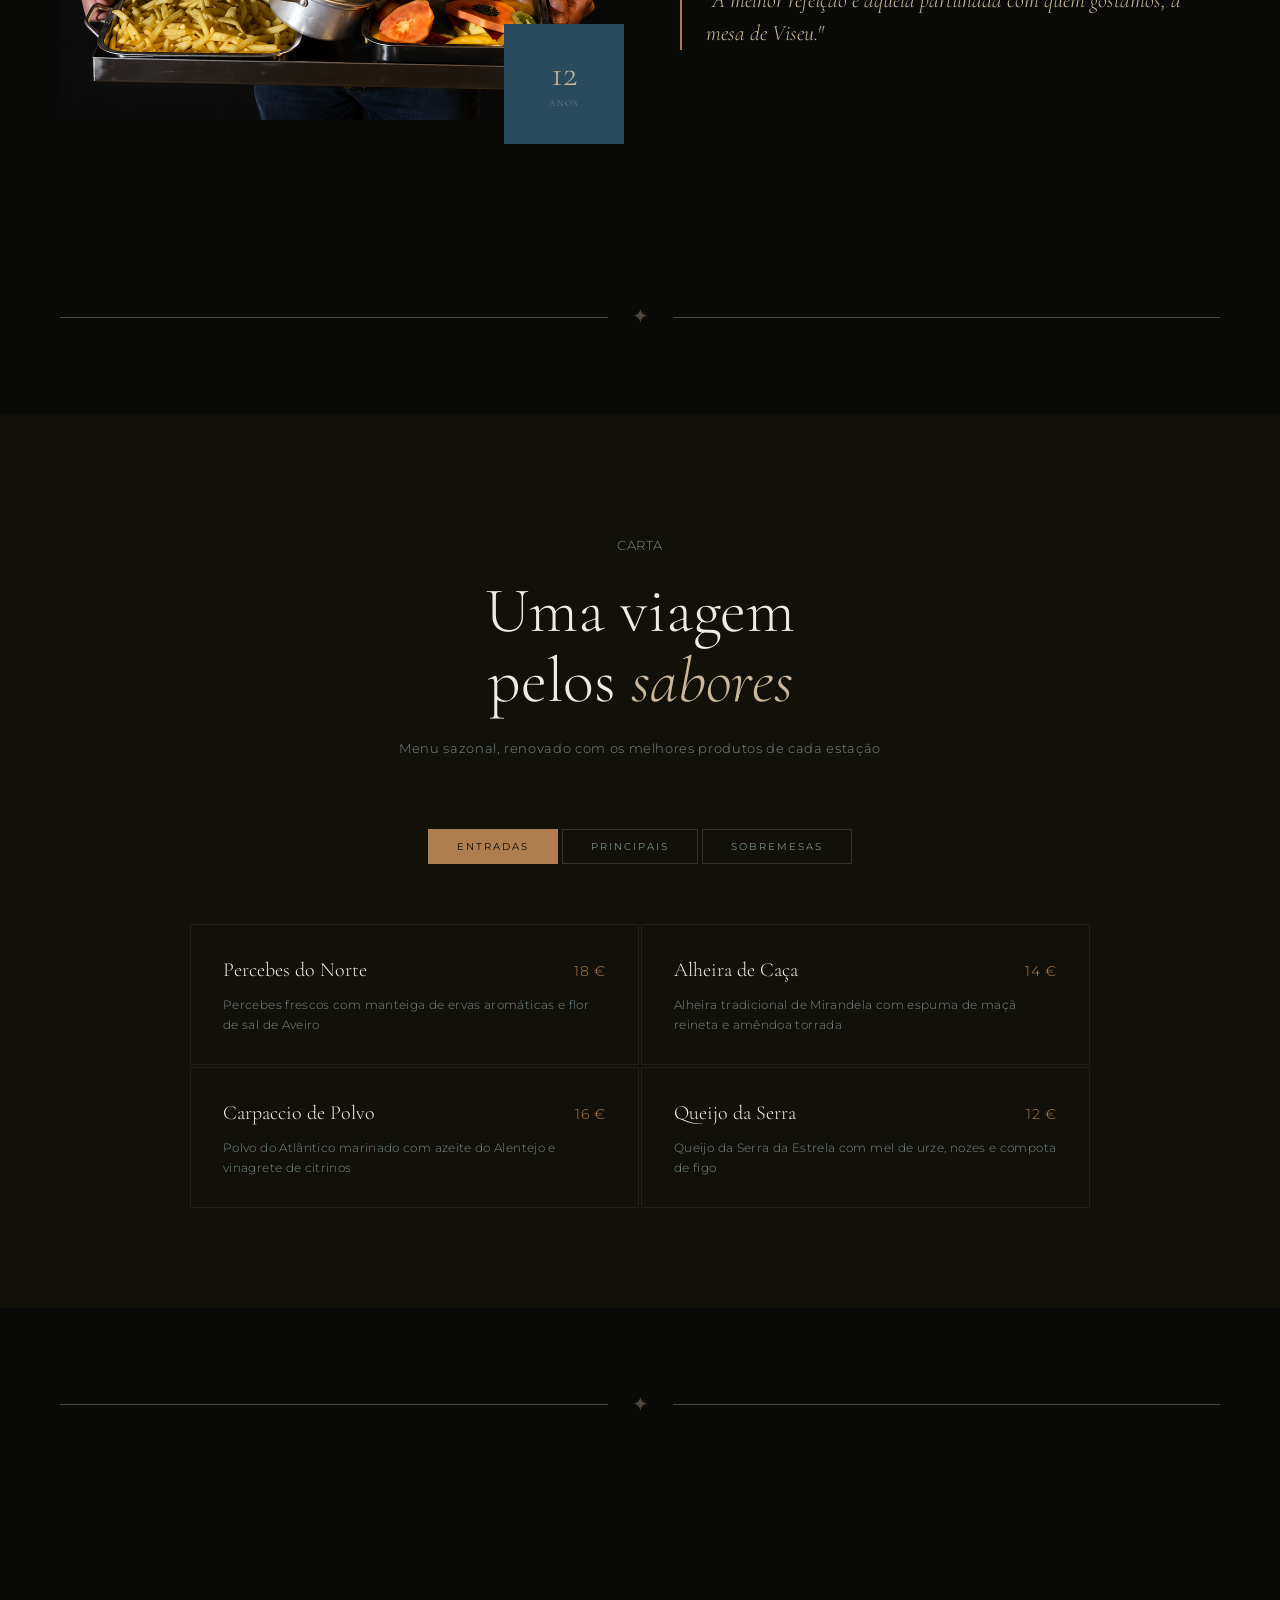
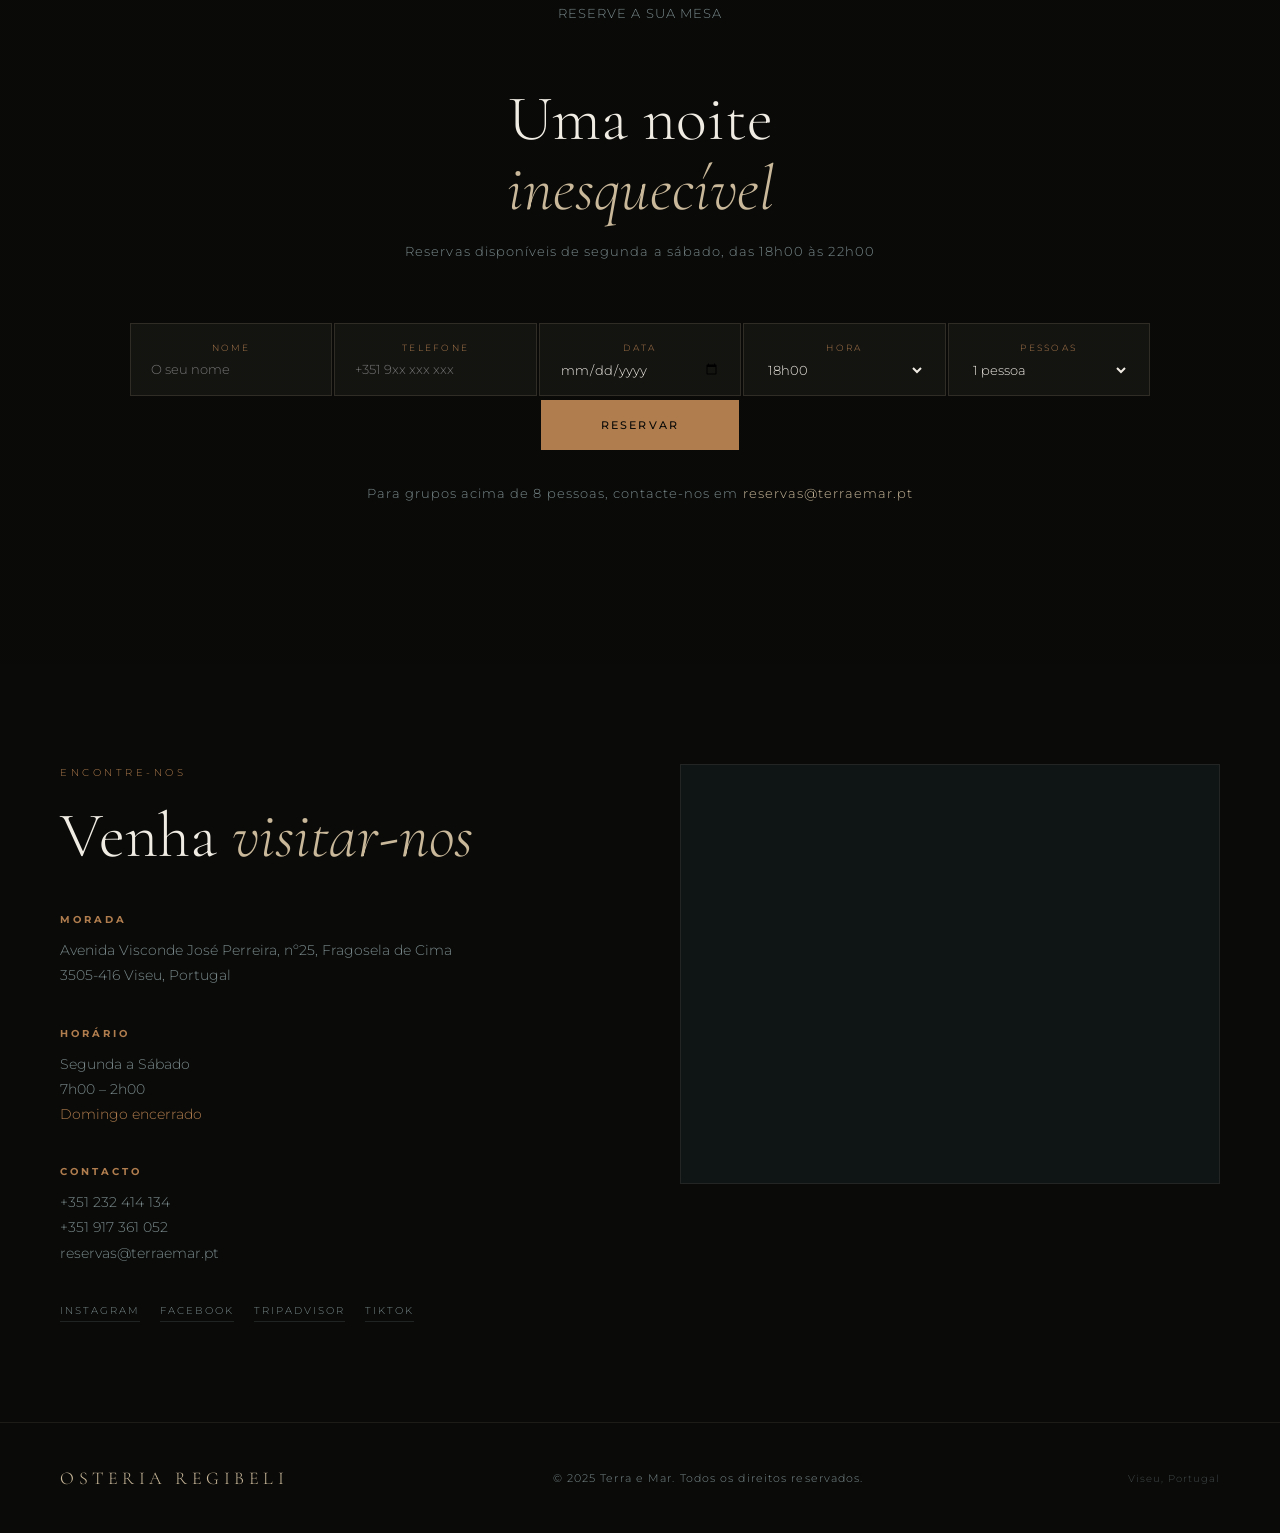
==== commit 02d0c82a: "Update index.html" ====
--- a/index.html
+++ b/index.html
@@ -541,7 +541,7 @@
 
 <!-- NAV -->
 <nav id="navbar">
-  <a href="#" class="nav-logo">Casa dos Petiscos</a>
+  <a href="#" class="nav-logo">Osteria Regibeli</a>
   <ul class="nav-links">
     <li><a href="#sobre">Conceito</a></li>
     <li><a href="#menu">Menu</a></li>
@@ -702,7 +702,7 @@
 <section id="reservas">
   <p class="label">Reserve a sua Mesa</p>
   <h2>Uma noite<br><em>inesquecível</em></h2>
-  <p>Reservas disponíveis de terça a domingo, das 19h30 às 23h00</p>
+  <p>Reservas disponíveis de segunda a sábado, das 18h00 às 22h00</p>
 
   <form id="form-reservas" class="reservas-form">
     <div class="form-field">
@@ -789,7 +789,7 @@
 
 <!-- FOOTER -->
 <footer>
-  <span class="logo">Casa dos Petiscos</span>
+  <span class="logo">Osteria Regibeli</span>
   <p>© 2025 Terra e Mar. Todos os direitos reservados.</p>
   <p style="font-size:10px;color:rgba(122,138,140,.5);">Viseu, Portugal</p>
 </footer>
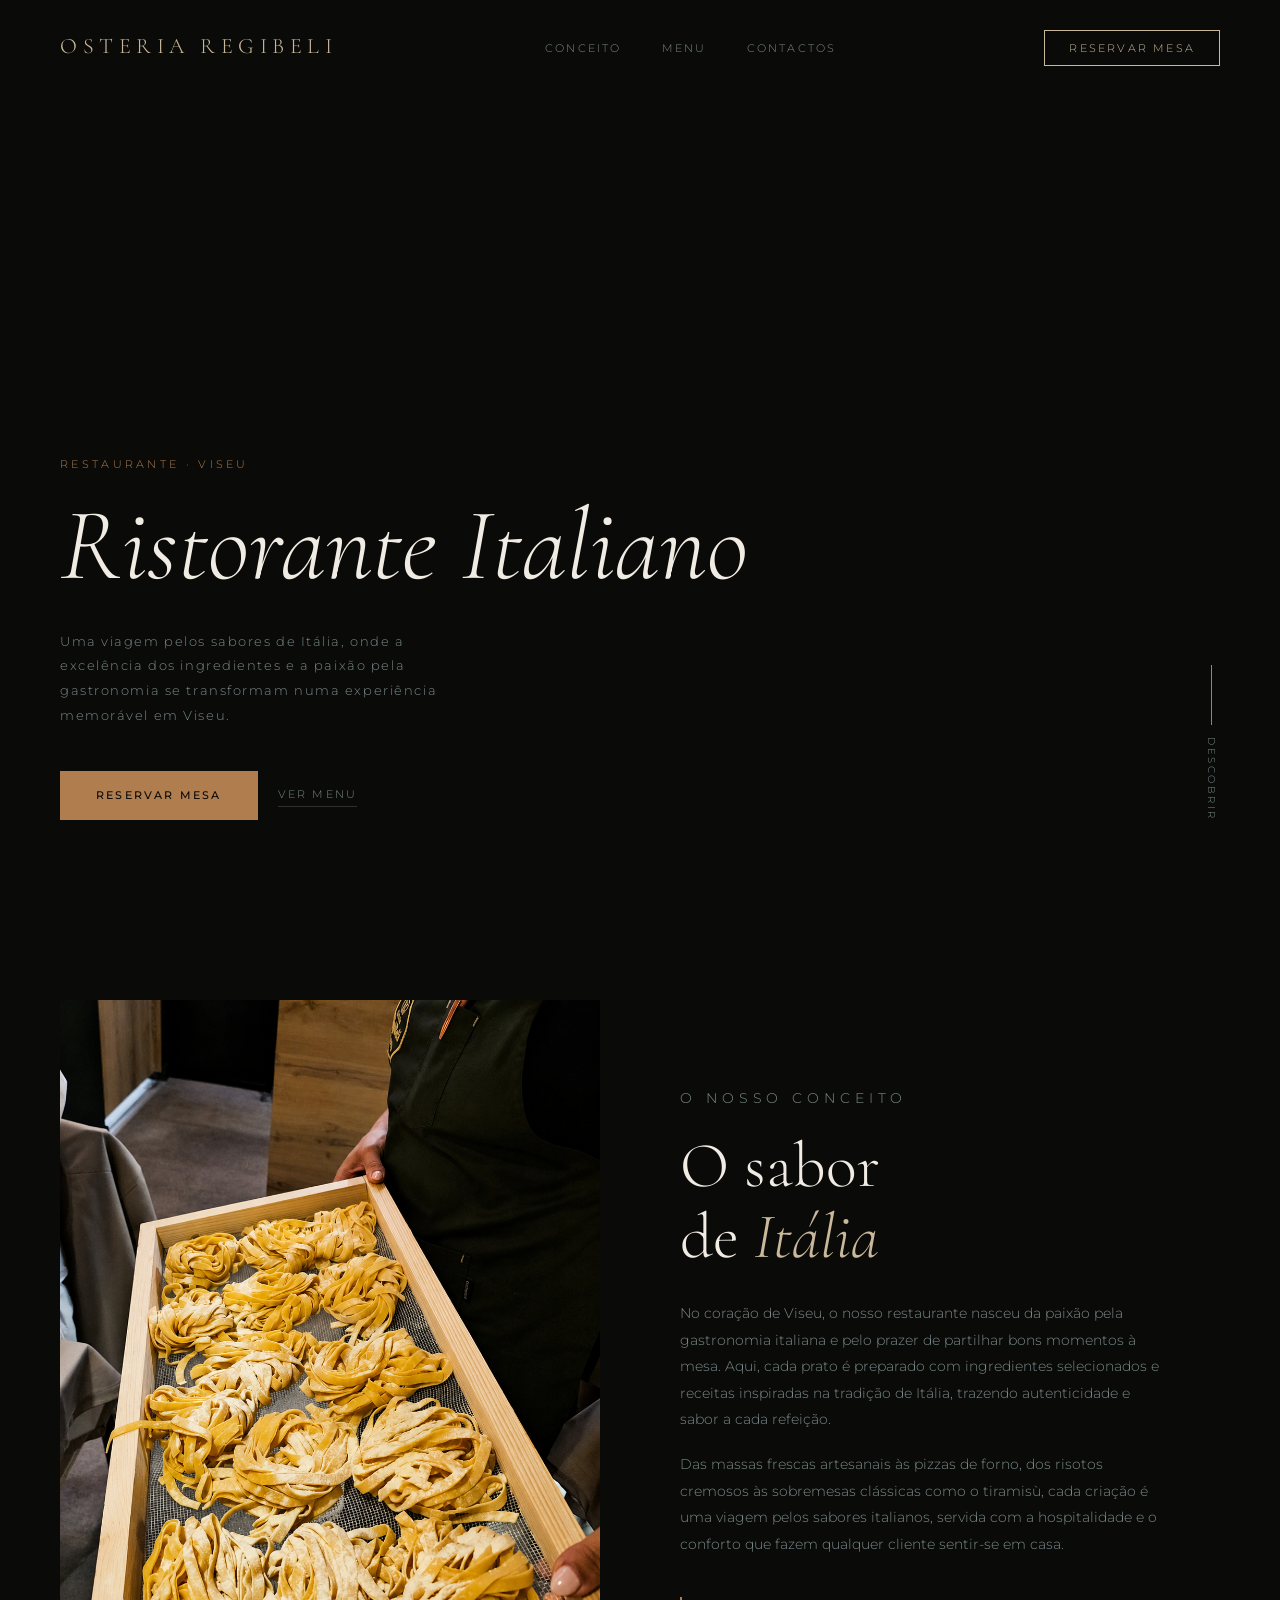
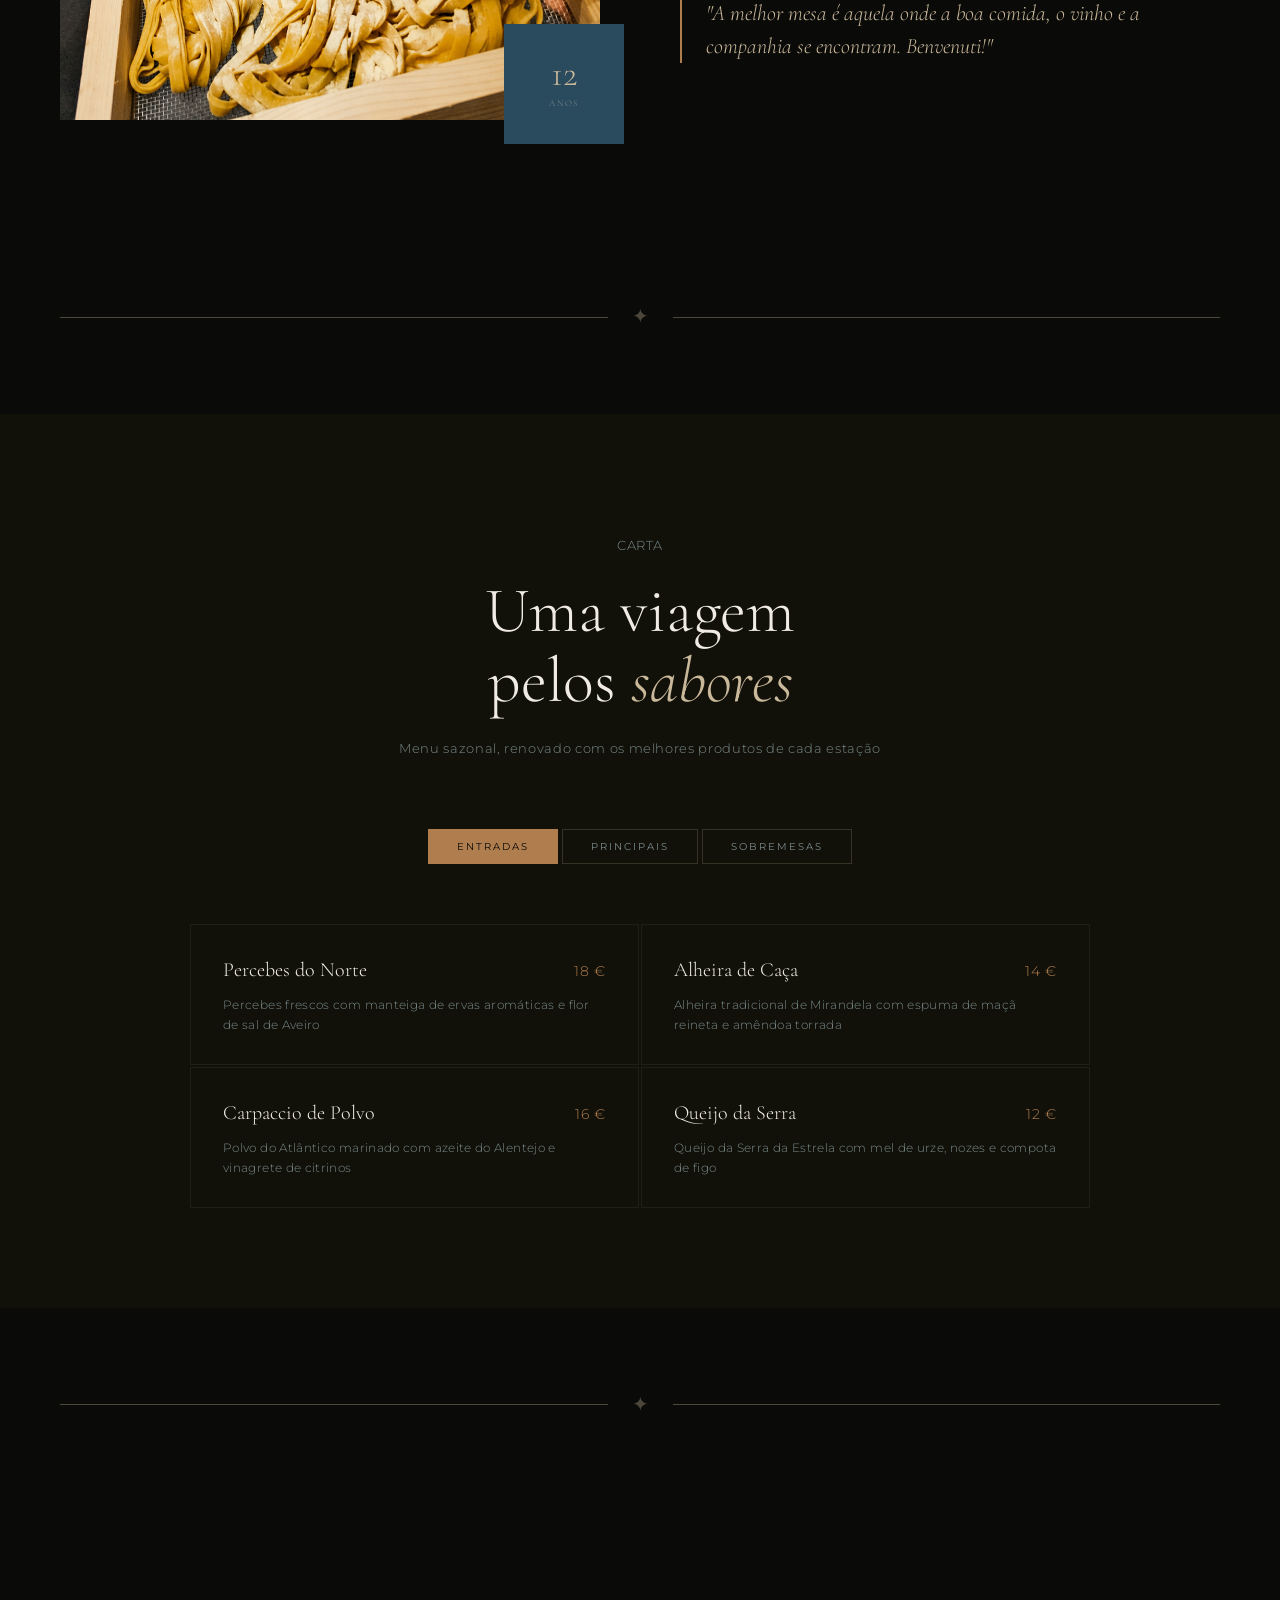
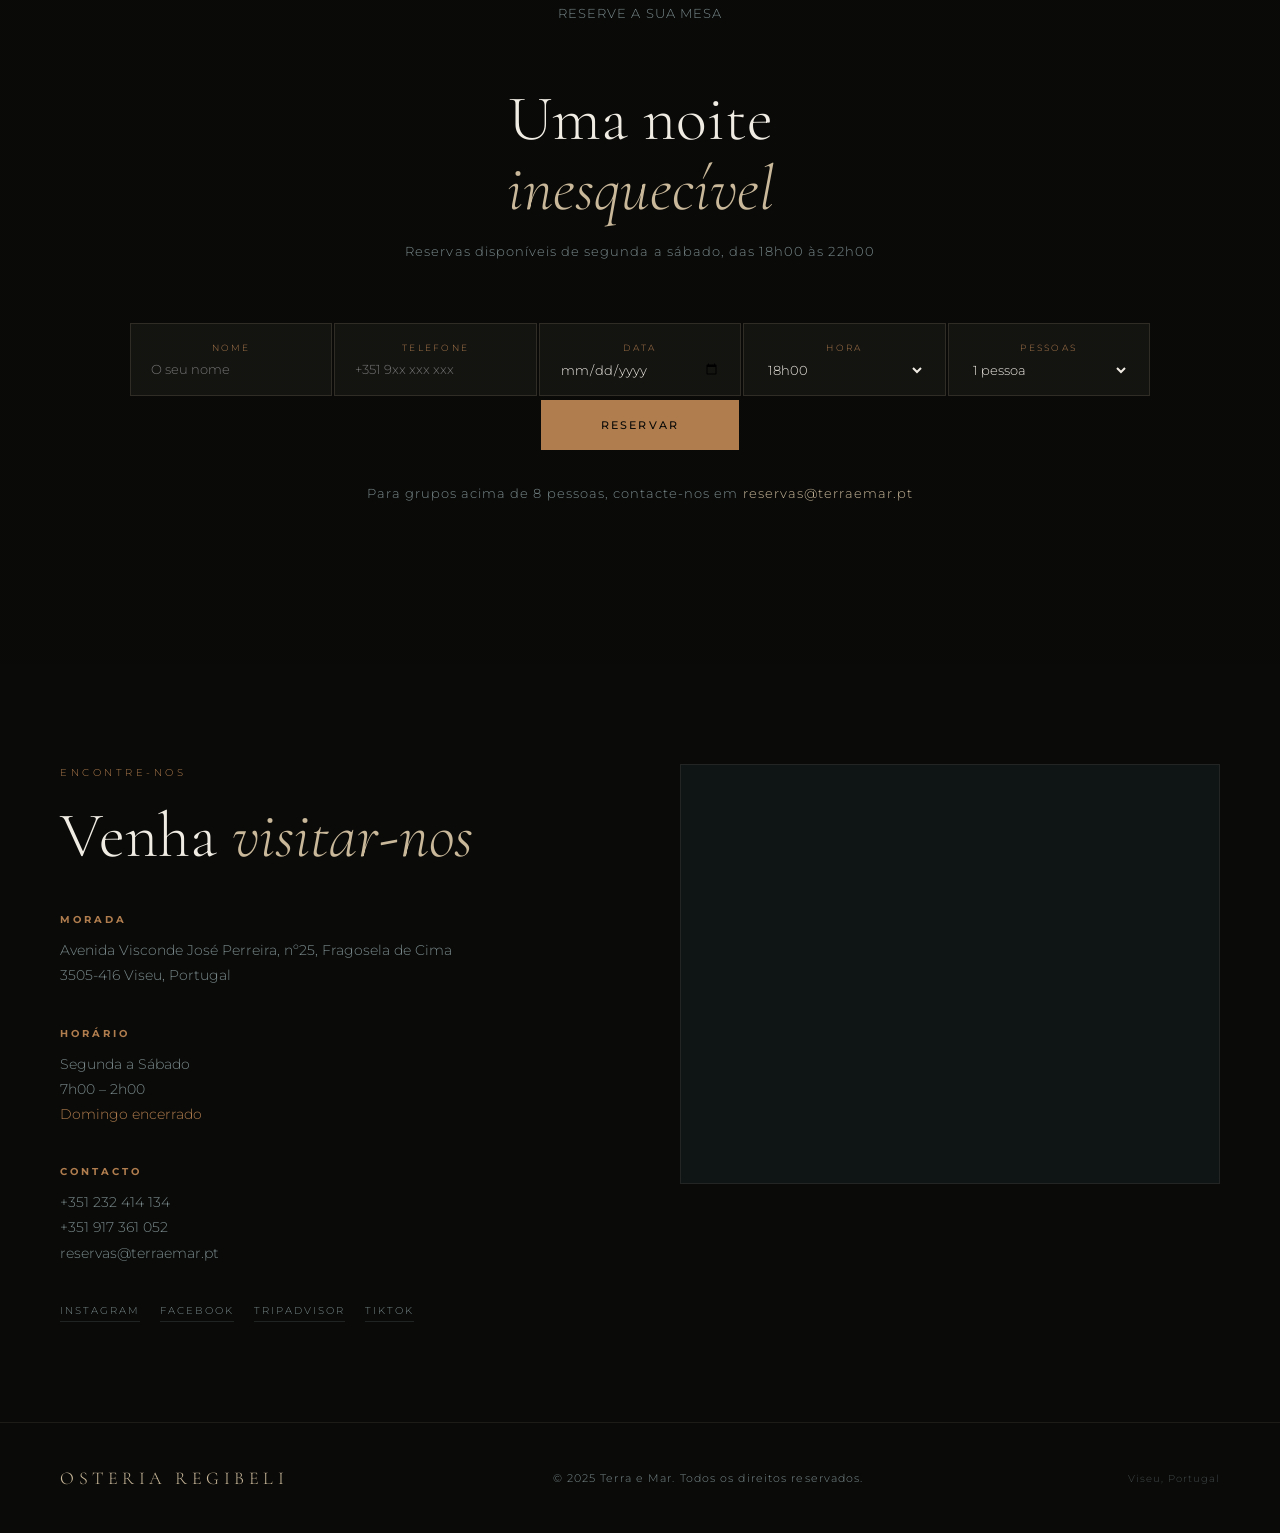
==== commit 12e9e6e6: "Update index.html" ====
--- a/index.html
+++ b/index.html
@@ -3,7 +3,7 @@
 <head>
   <meta charset="UTF-8" />
   <meta name="viewport" content="width=device-width, initial-scale=1.0" />
-  <title>Terra e Mar — Restaurante</title>
+  <title>Ristorante Italiano</title>
   <link rel="preconnect" href="https://fonts.googleapis.com" />
   <link href="https://fonts.googleapis.com/css2?family=Cormorant+Garamond:ital,wght@0,300;0,400;1,300;1,400&family=Montserrat:wght@300;400;500&display=swap" rel="stylesheet" />
   <style>
@@ -554,8 +554,8 @@
 <section id="hero">
   <div class="hero-bg"></div>
   <p class="hero-eyebrow">Restaurante · Viseu</p>
-  <h1 class="hero-title">Terra e Mar</h1>
-  <p class="hero-sub">Uma cozinha que celebra o melhor dos dois mundos — produtos da terra e tesouros do oceano, numa experiência única e memorável.</p>
+  <h1 class="hero-title">Ristorante Italiano</h1>
+  <p class="hero-sub">Uma viagem pelos sabores de Itália, onde a excelência dos ingredientes e a paixão pela gastronomia se transformam numa experiência memorável em Viseu.</p>
   <div class="hero-actions">
     <a href="#reservas" class="btn-primary">Reservar Mesa</a>
     <a href="#menu" class="btn-ghost">Ver Menu</a>
@@ -574,10 +574,10 @@
   </div>
   <div class="sobre-text">
     <p class="label">O Nosso Conceito</p>
-    <h2>O sabor<br>de <em>Viseu</em></h2>
-    <p>No coração da Beira Alta, a Casa dos Petiscos nasceu da paixão pelos sabores autênticos da nossa terra. Aqui, cada petisco conta a história de Viseu — dos mercados, das quintas e das gentes que fazem desta região um lugar único.</p>
-    <p>Do leitão da Bairrada ao cabrito da serra, do arroz de lampreia ao bacalhau à moda da casa — uma viagem pelos sabores que nos definem, servidos com o calor e a simplicidade que só Viseu sabe dar.</p>
-    <blockquote>"A melhor refeição é aquela partilhada com quem gostamos, à mesa de Viseu."</blockquote>
+    <h2>O sabor<br>de <em>Itália</em></h2>
+    <p>No coração de Viseu, o nosso restaurante nasceu da paixão pela gastronomia italiana e pelo prazer de partilhar bons momentos à mesa. Aqui, cada prato é preparado com ingredientes selecionados e receitas inspiradas na tradição de Itália, trazendo autenticidade e sabor a cada refeição.</p>
+    <p>Das massas frescas artesanais às pizzas de forno, dos risotos cremosos às sobremesas clássicas como o tiramisù, cada criação é uma viagem pelos sabores italianos, servida com a hospitalidade e o conforto que fazem qualquer cliente sentir-se em casa.</p>
+    <blockquote>"A melhor mesa é aquela onde a boa comida, o vinho e a companhia se encontram. Benvenuti!"</blockquote>
   </div>
 </section>
 
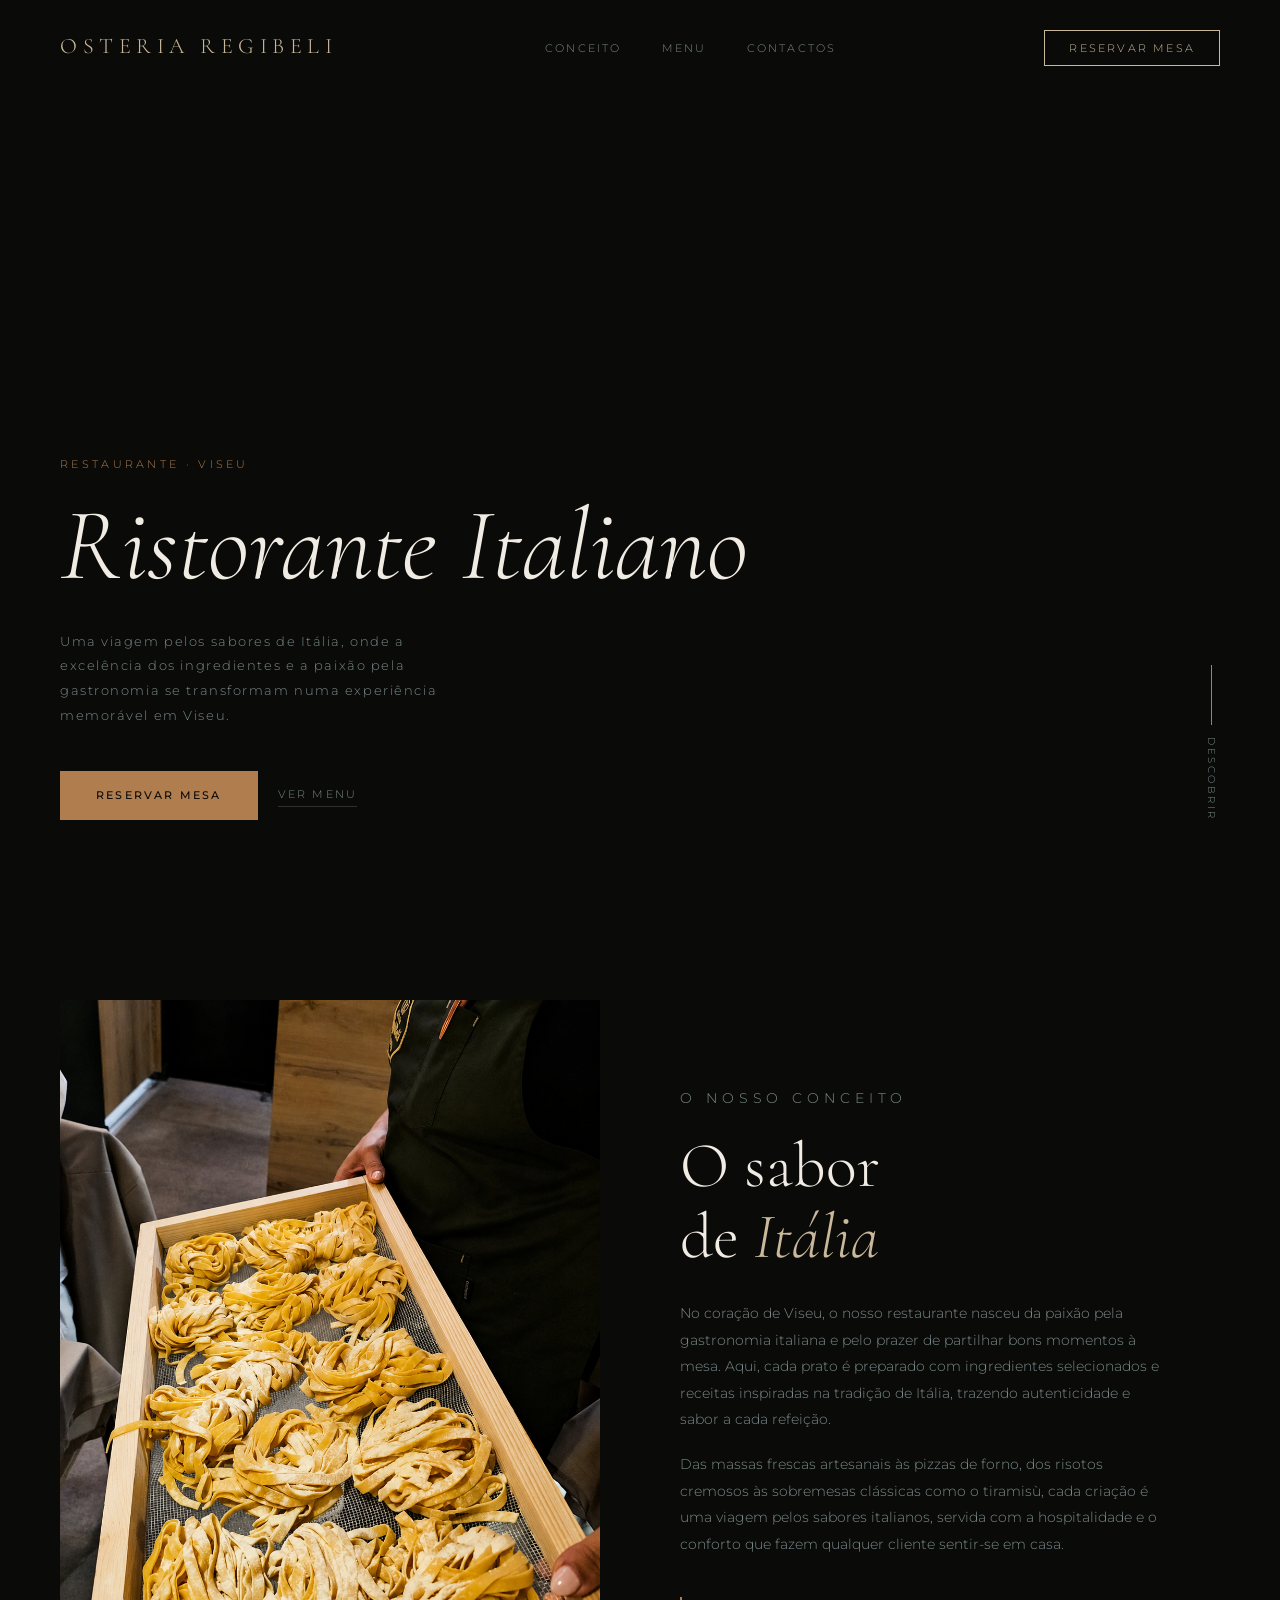
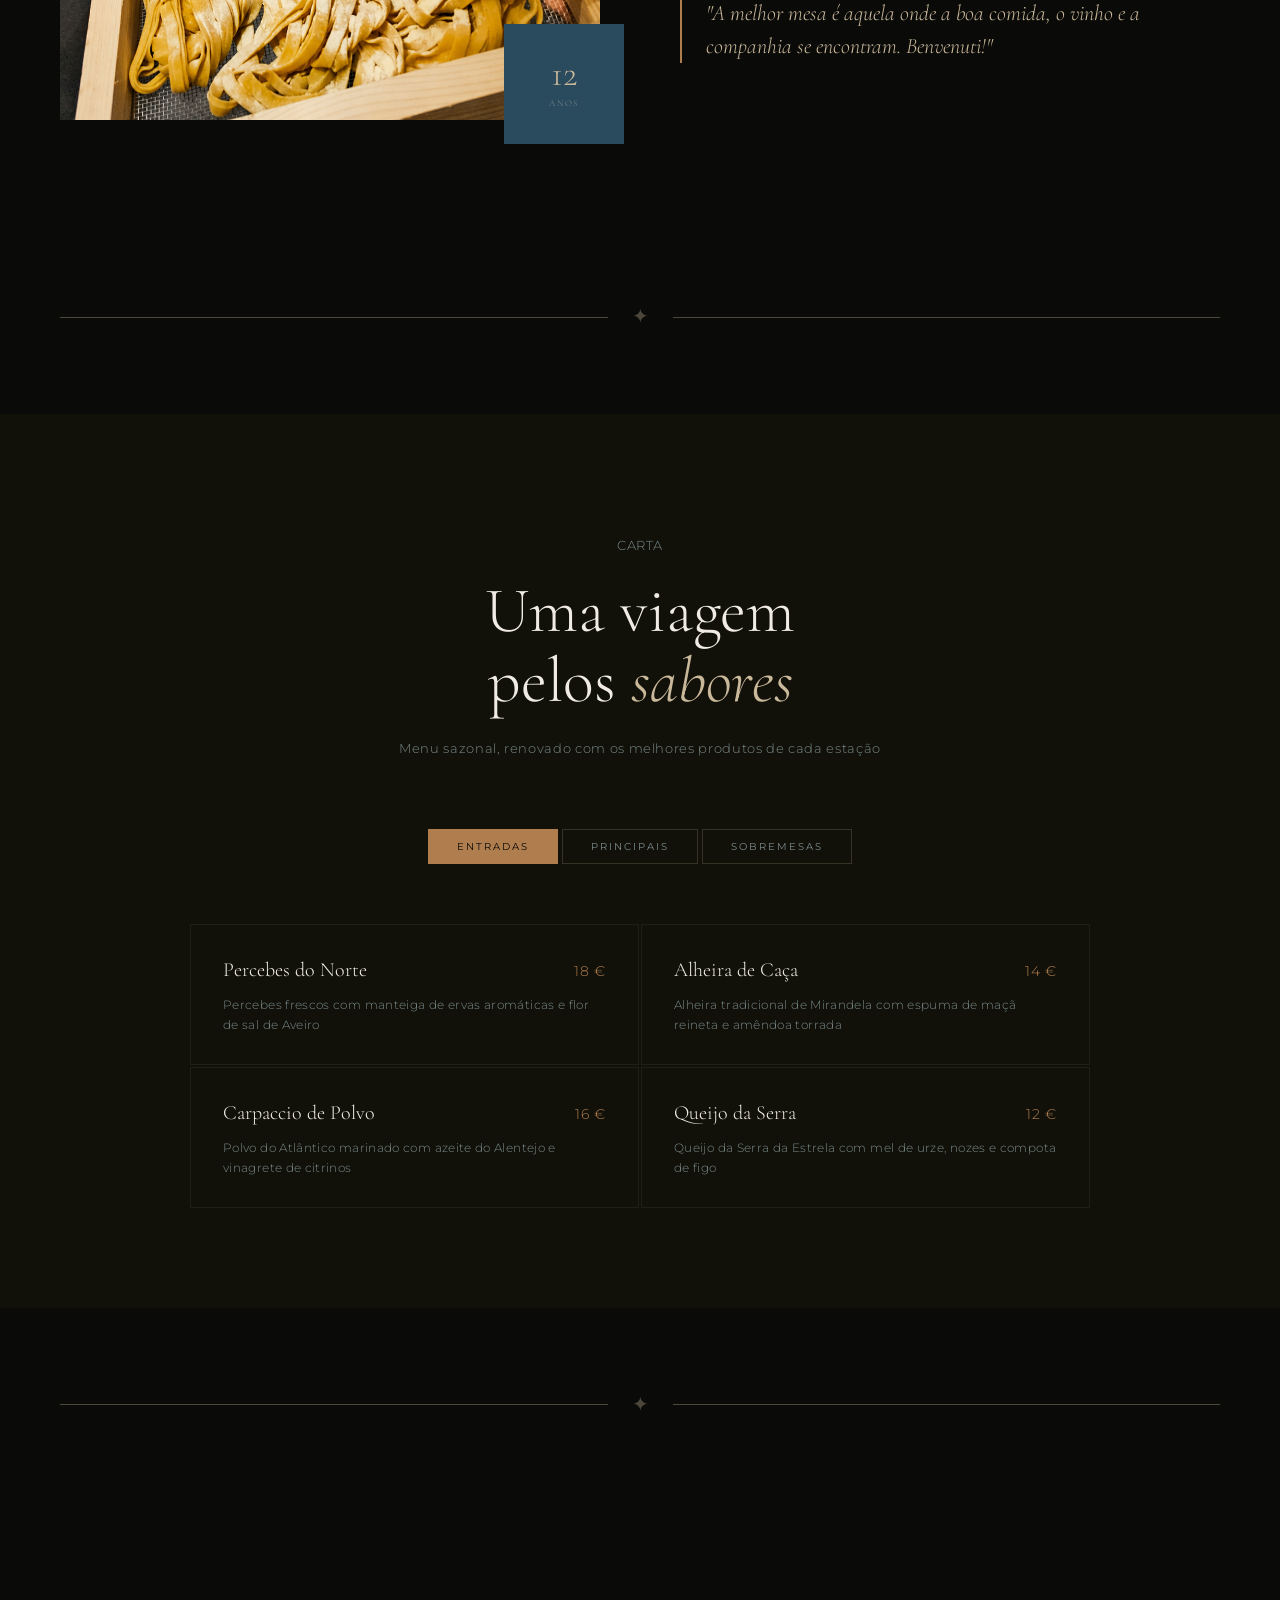
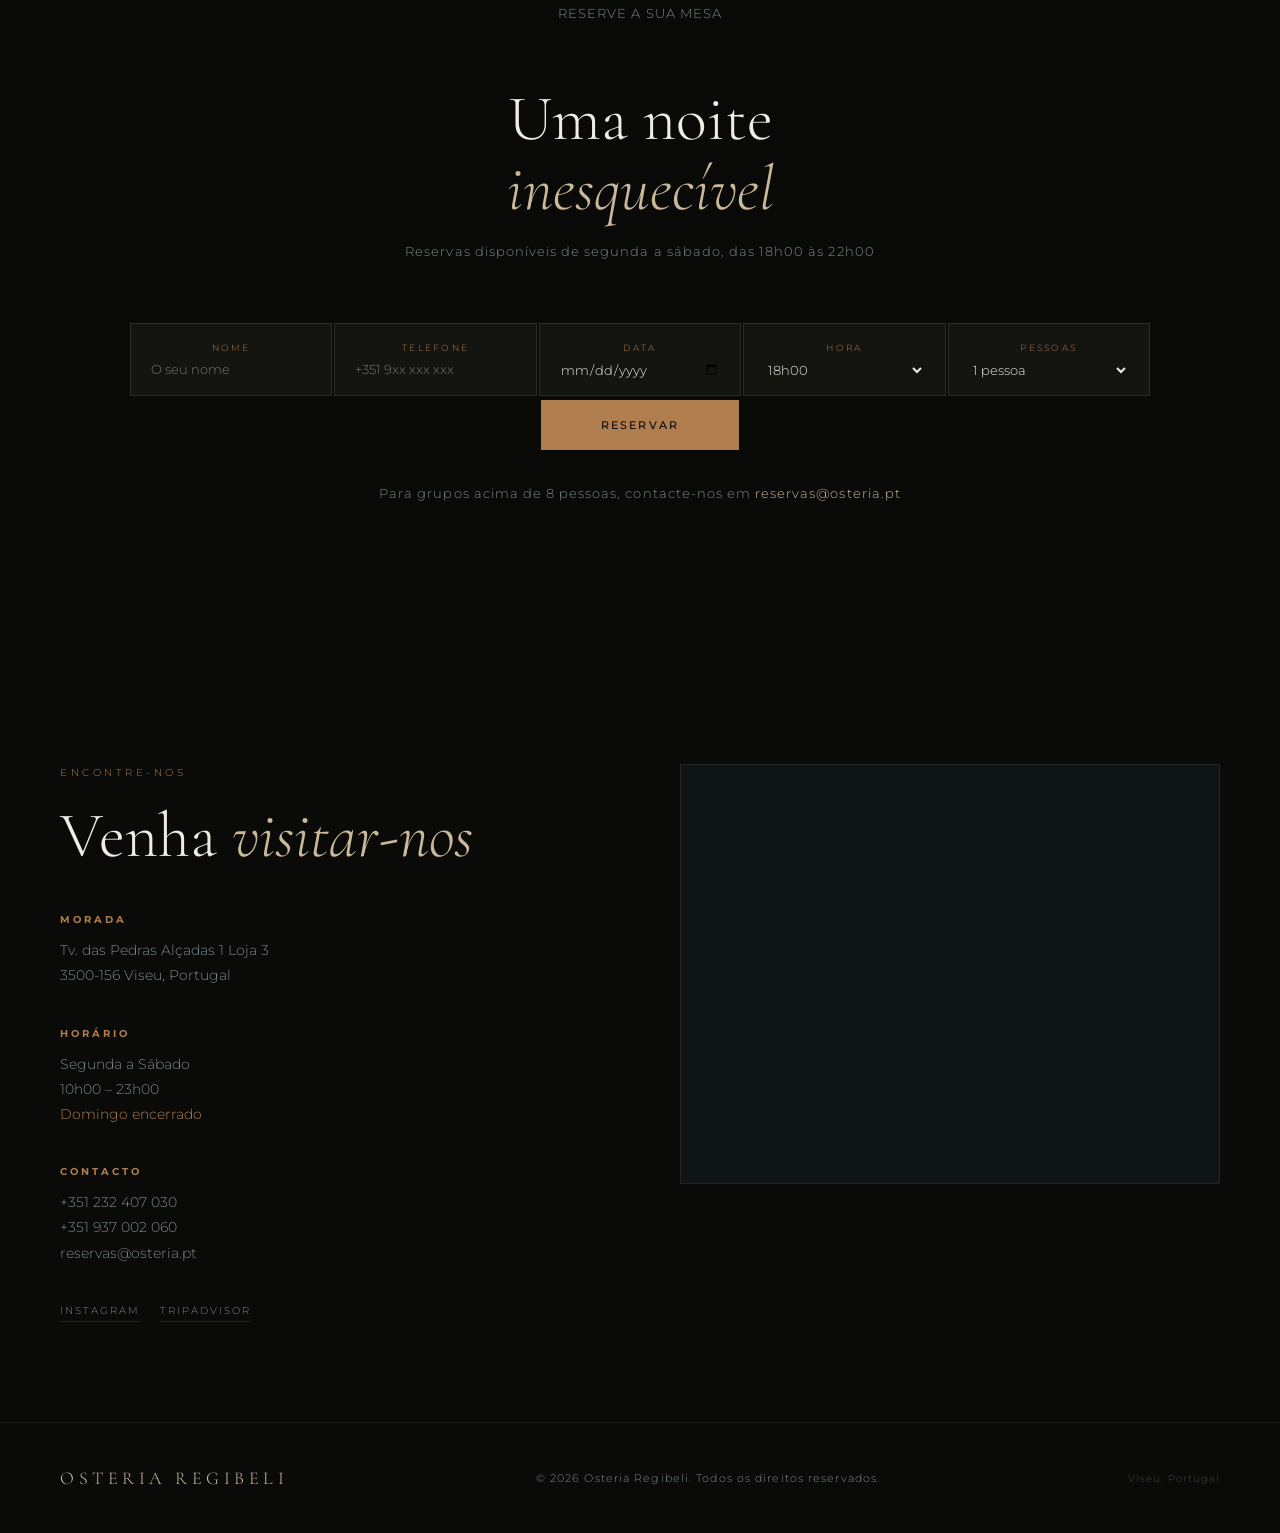
==== commit 584998ef: "Update index.html" ====
--- a/index.html
+++ b/index.html
@@ -749,7 +749,7 @@
     <p id="form-mensagem" style="display:none; margin-top: 1rem; grid-column: 1 / -1;"></p>
   </form>
 
-  <p class="reservas-note">Para grupos acima de 8 pessoas, contacte-nos em <a href="mailto:reservas@terraemar.pt">reservas@terraemar.pt</a></p>
+  <p class="reservas-note">Para grupos acima de 8 pessoas, contacte-nos em <a href="mailto:reservas@osteria.pt">reservas@osteria.pt</a></p>
 </section>
 
 <!-- CONTACTOS -->
@@ -759,27 +759,25 @@
     <h2>Venha <em>visitar-nos</em></h2>
     <div class="contact-block">
       <h4>Morada</h4>
-      <p>Avenida Visconde José Perreira, nº25, Fragosela de Cima<br>3505-416 Viseu, Portugal</p>
+      <p>Tv. das Pedras Alçadas 1 Loja 3<br>3500-156 Viseu, Portugal</p>
     </div>
     <div class="contact-block">
       <h4>Horário</h4>
-      <p>Segunda a Sábado<br>7h00 – 2h00<br><span style="color:var(--accent)">Domingo encerrado</span></p>
+      <p>Segunda a Sábado<br>10h00 – 23h00<br><span style="color:var(--accent)">Domingo encerrado</span></p>
     </div>
     <div class="contact-block">
       <h4>Contacto</h4>
-      <p><a href="tel:+351232414134">+351 232 414 134</a></p>
-      <p><a href="tel:+351917361052">+351 917 361 052</a></p>
-      <p><a href="mailto:reservas@terraemar.pt">reservas@terraemar.pt</a></p>
+      <p><a href="tel:+351232407030">+351 232 407 030</a></p>
+      <p><a href="tel:+351937002060">+351 937 002 060</a></p>
+      <p><a href="mailto:reservas@osteria.pt">reservas@osteria.pt</a></p>
     </div>
     <div class="social-links">
-      <a href="https://www.instagram.com/casadospetiscos.viseu?fbclid=IwY2xjawSrgV1leHRuA2FlbQIxMABicmlkETBTMDhFNXVRNXhtMkxyd0lHc3J0YwZhcHBfaWQQMjIyMDM5MTc4ODIwMDg5MgABHsDhESyGHCwC7BsCLHqLSfJVbvb9Ugg979kgVOpu0pzV_KhdoFWuPrt_7WI2_aem_Di_3wGTJWIFbXobQ6wbNzg">Instagram</a>
-      <a href="https://www.facebook.com/profile.php?id=100054229911723&locale=pt_BR">Facebook</a>
-      <a href="https://www.tripadvisor.pt/Restaurant_Review-g189149-d12210529-Reviews-Restaurante_Casa_dos_Petiscos-Viseu_Viseu_District_Northern_Portugal.html">TripAdvisor</a>
-      <a href="https://www.tiktok.com/@casadospetiscos">TikTok</a>
+      <a href="https://www.instagram.com/osteriaregibeli/">Instagram</a>
+      <a href="https://www.tripadvisor.pt/Restaurant_Review-g2618599-d34379419-Reviews-Osteria_Regibeli-Viseu_District_Northern_Portugal.html">TripAdvisor</a>
     </div>
   </div>
   <div class="contactos-map">
-    <iframe src="https://www.google.com/maps/embed?pb=!1m18!1m12!1m3!1d14901.04124772147!2d-7.8612775500000005!3d40.64061765!2m3!1f0!2f0!3f0!3m2!1i1024!2i768!4f13.1!3m3!1m2!1s0xd23343c9d6cd7f5%3A0xcf5b0670467c3bc9!2sRestaurantes%20casa%20Dos%20Petiscos!5e1!3m2!1ses!2spt!4v1782489869241!5m2!1ses!2spt" 
+    <iframe src="https://www.google.com/maps/embed?pb=!1m18!1m12!1m3!1d3724.587814480101!2d-7.916963023484343!3d40.65266654124512!2m3!1f0!2f0!3f0!3m2!1i1024!2i768!4f13.1!3m3!1m2!1s0xd2337ad34323d39%3A0x7109bb15f8a47ade!2sOsteria%20RegiBeli!5e1!3m2!1ses!2spt!4v1782558811555!5m2!1ses!2spt" 
       width="600" height="450" style="border:0;" 
       allowfullscreen="" loading="lazy" referrerpolicy="strict-origin-when-cross-origin">
       </iframe>
@@ -790,7 +788,7 @@
 <!-- FOOTER -->
 <footer>
   <span class="logo">Osteria Regibeli</span>
-  <p>© 2025 Terra e Mar. Todos os direitos reservados.</p>
+  <p>© 2026 Osteria Regibeli. Todos os direitos reservados.</p>
   <p style="font-size:10px;color:rgba(122,138,140,.5);">Viseu, Portugal</p>
 </footer>
 
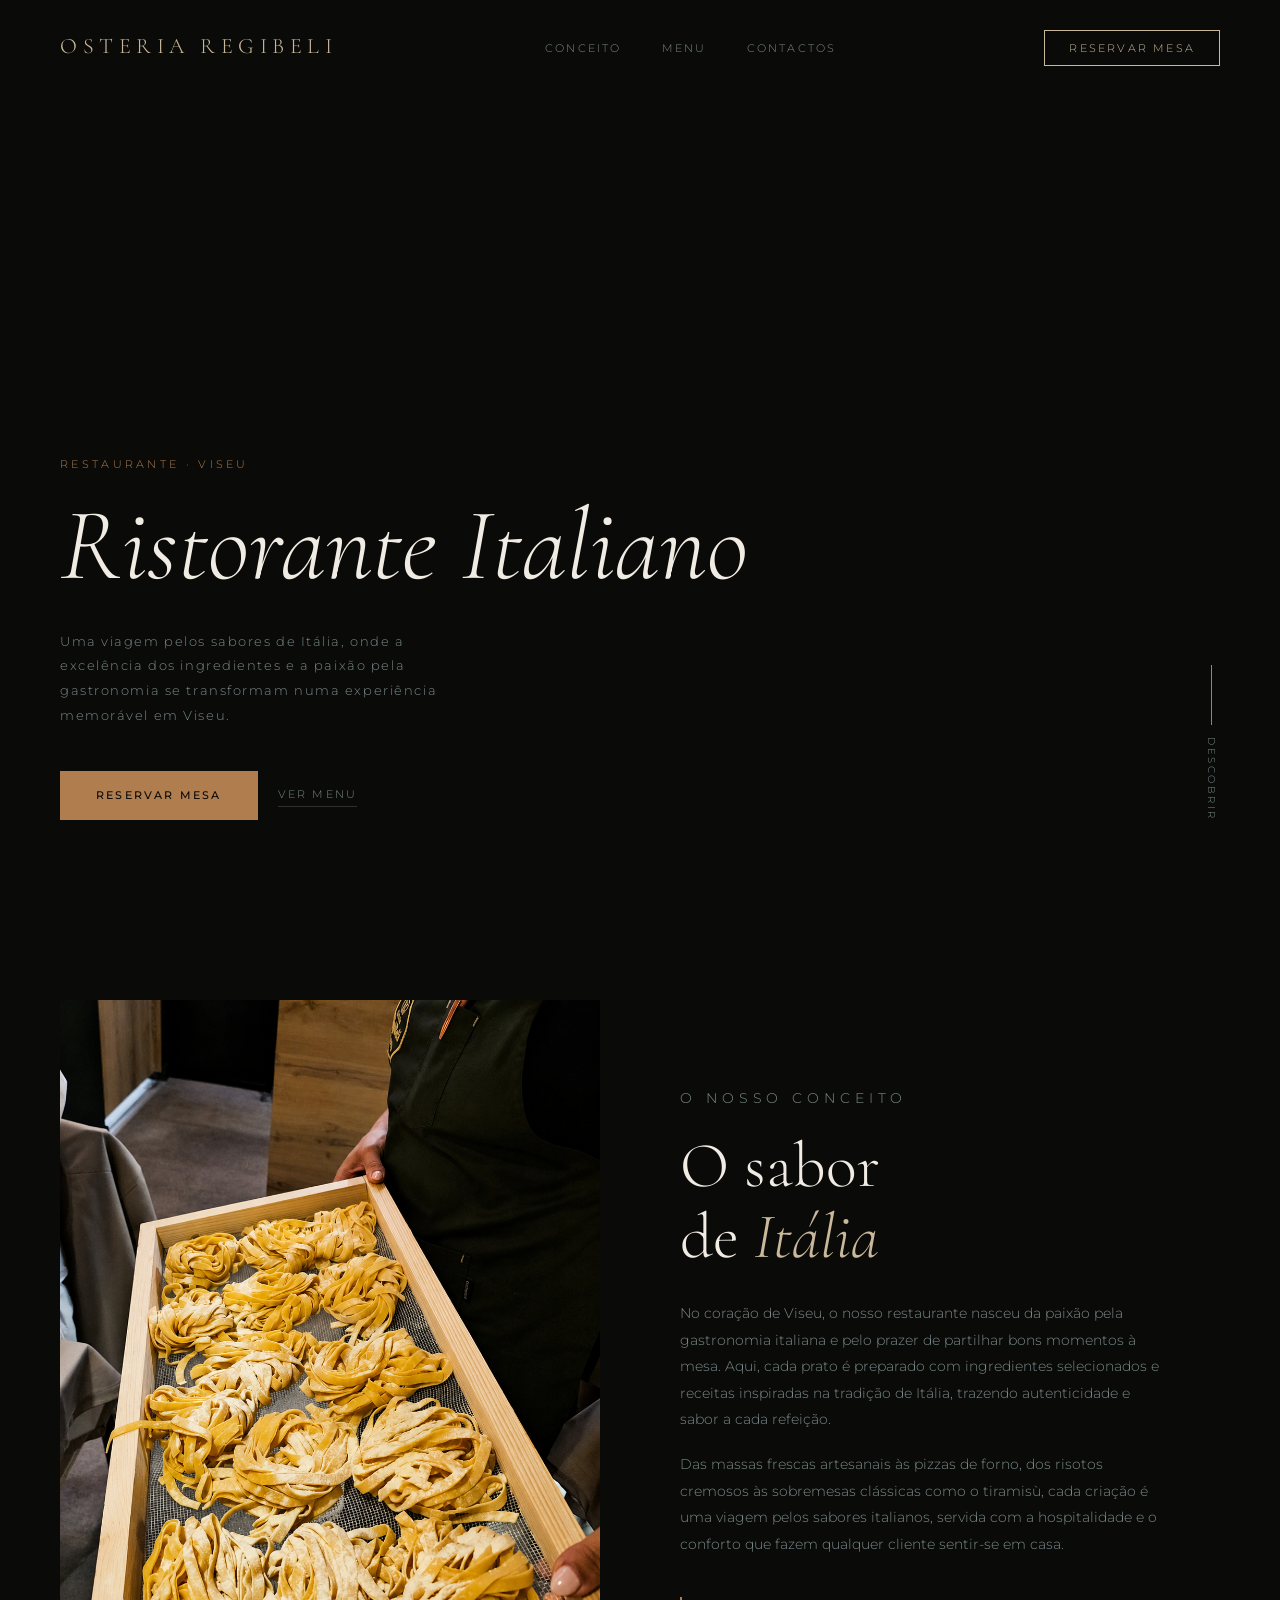
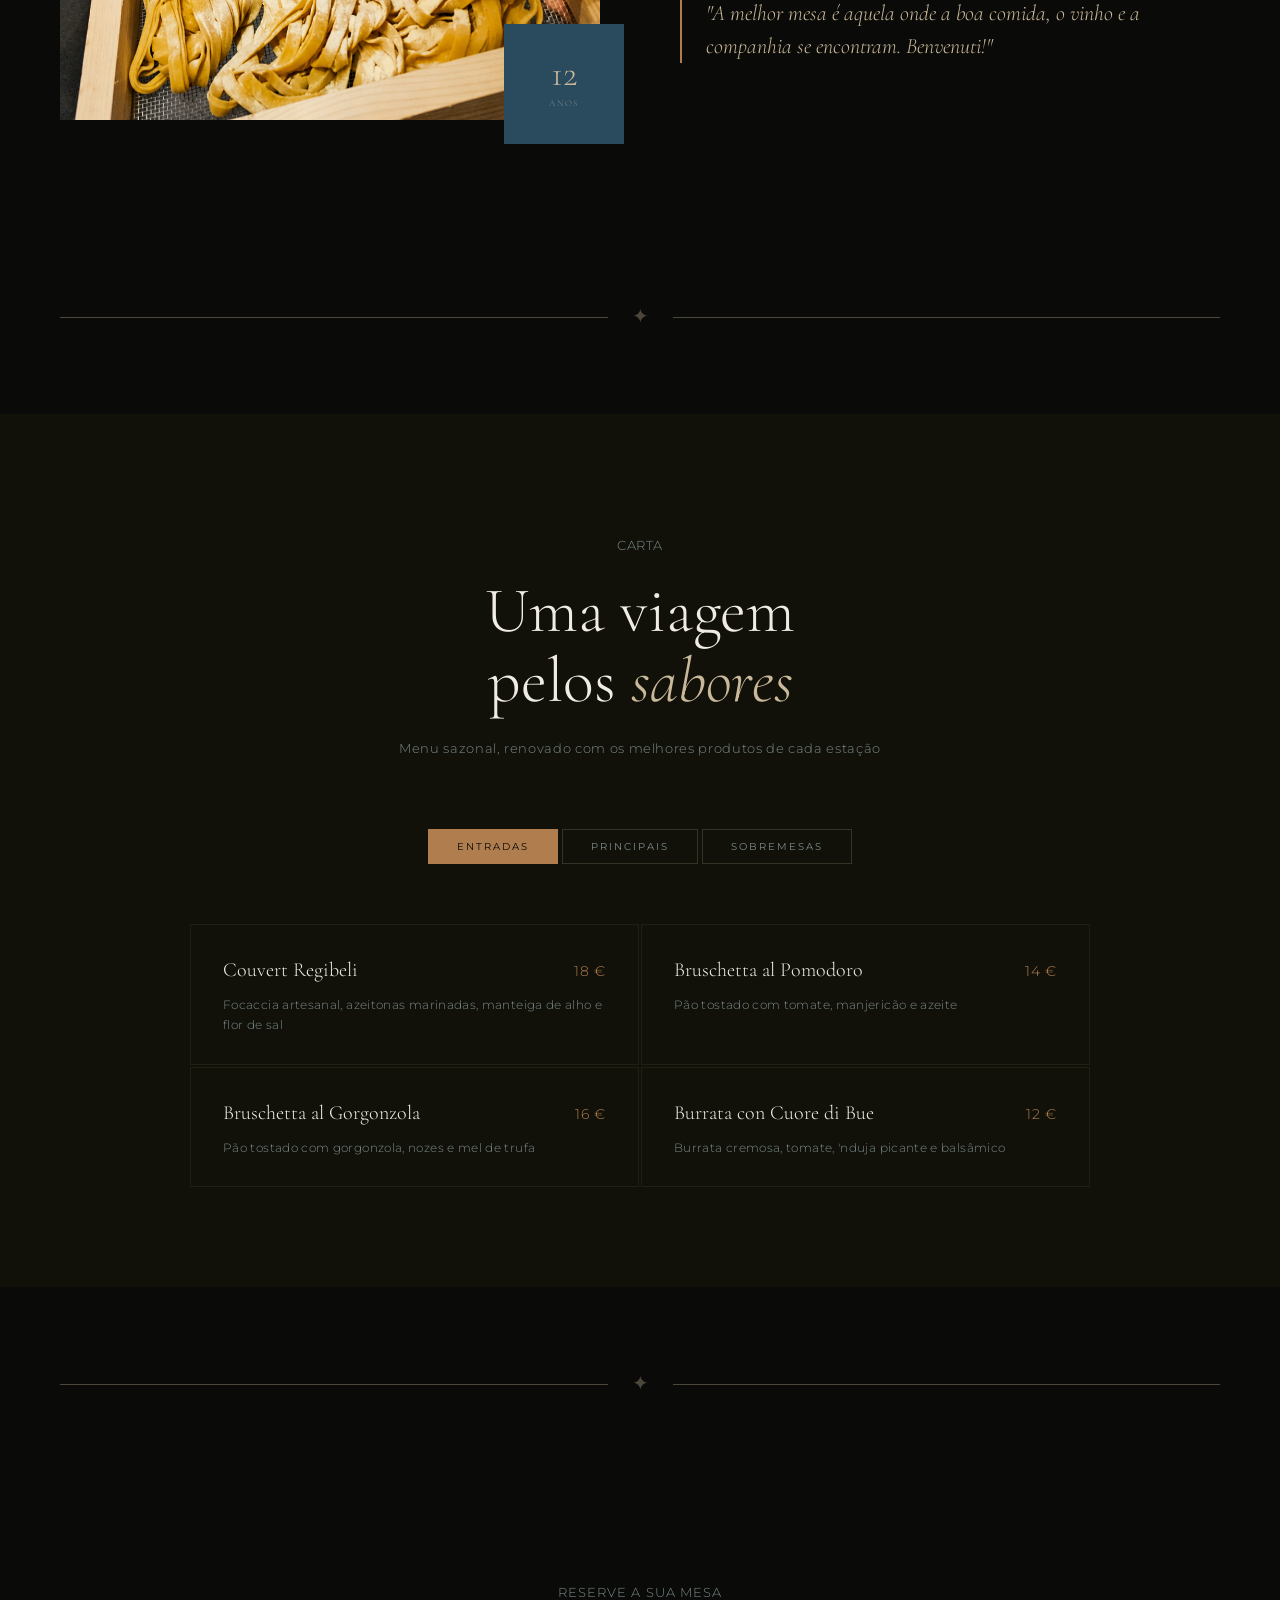
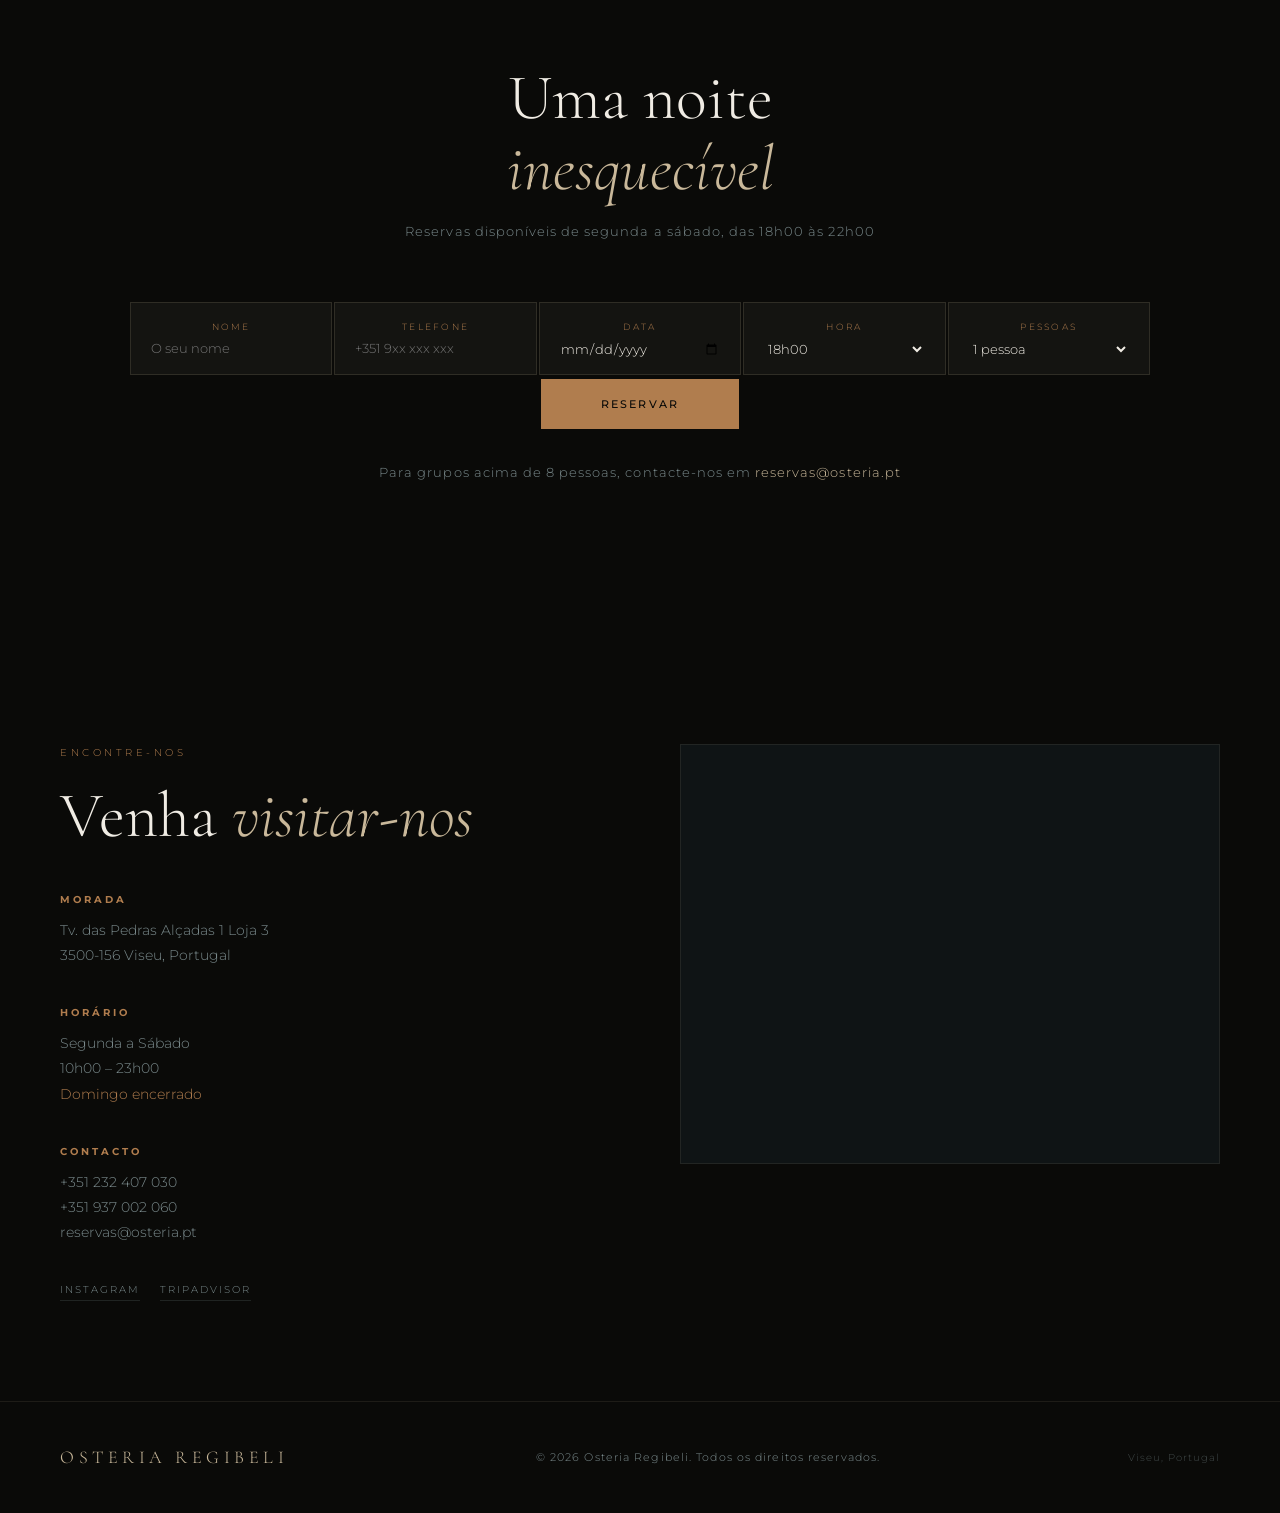
==== commit f030c0ba: "Update index.html" ====
--- a/index.html
+++ b/index.html
@@ -600,31 +600,31 @@
     <div class="menu-grid">
       <div class="menu-item">
         <div class="menu-item-header">
-          <span class="menu-item-name">Percebes do Norte</span>
+          <span class="menu-item-name">Couvert Regibeli</span>
           <span class="menu-item-price">18 €</span>
         </div>
-        <p class="menu-item-desc">Percebes frescos com manteiga de ervas aromáticas e flor de sal de Aveiro</p>
-      </div>
-      <div class="menu-item">
-        <div class="menu-item-header">
-          <span class="menu-item-name">Alheira de Caça</span>
+        <p class="menu-item-desc">Focaccia artesanal, azeitonas marinadas, manteiga de alho e flor de sal</p>
+      </div>
+      <div class="menu-item">
+        <div class="menu-item-header">
+          <span class="menu-item-name">Bruschetta al Pomodoro</span>
           <span class="menu-item-price">14 €</span>
         </div>
-        <p class="menu-item-desc">Alheira tradicional de Mirandela com espuma de maçã reineta e amêndoa torrada</p>
-      </div>
-      <div class="menu-item">
-        <div class="menu-item-header">
-          <span class="menu-item-name">Carpaccio de Polvo</span>
+        <p class="menu-item-desc">Pão tostado com tomate, manjericão e azeite</p>
+      </div>
+      <div class="menu-item">
+        <div class="menu-item-header">
+          <span class="menu-item-name">Bruschetta al Gorgonzola</span>
           <span class="menu-item-price">16 €</span>
         </div>
-        <p class="menu-item-desc">Polvo do Atlântico marinado com azeite do Alentejo e vinagrete de citrinos</p>
-      </div>
-      <div class="menu-item">
-        <div class="menu-item-header">
-          <span class="menu-item-name">Queijo da Serra</span>
+        <p class="menu-item-desc">Pão tostado com gorgonzola, nozes e mel de trufa</p>
+      </div>
+      <div class="menu-item">
+        <div class="menu-item-header">
+          <span class="menu-item-name">Burrata con Cuore di Bue</span>
           <span class="menu-item-price">12 €</span>
         </div>
-        <p class="menu-item-desc">Queijo da Serra da Estrela com mel de urze, nozes e compota de figo</p>
+        <p class="menu-item-desc">Burrata cremosa, tomate, 'nduja picante e balsâmico</p>
       </div>
     </div>
   </div>
@@ -633,31 +633,31 @@
     <div class="menu-grid">
       <div class="menu-item">
         <div class="menu-item-header">
-          <span class="menu-item-name">Robalo Selvagem</span>
+          <span class="menu-item-name">Osso Buco alla Milanese</span>
           <span class="menu-item-price">34 €</span>
         </div>
-        <p class="menu-item-desc">Robalo do Atlântico com creme de batata doce, algas e bisque de camarão</p>
-      </div>
-      <div class="menu-item">
-        <div class="menu-item-header">
-          <span class="menu-item-name">Borrego do Alentejo</span>
+        <p class="menu-item-desc">Jarrete de vitela estufado com puré de batata</p>
+      </div>
+      <div class="menu-item">
+        <div class="menu-item-header">
+          <span class="menu-item-name">Risotto al Taleggio, Pere e Noci</span>
           <span class="menu-item-price">32 €</span>
         </div>
-        <p class="menu-item-desc">Carré de borrego com crosta de ervas, puré de grão e redução de vinho do Alentejo</p>
-      </div>
-      <div class="menu-item">
-        <div class="menu-item-header">
-          <span class="menu-item-name">Lagosta Azul</span>
+        <p class="menu-item-desc">Risoto cremoso com taleggio, pera e nozes</p>
+      </div>
+      <div class="menu-item">
+        <div class="menu-item-header">
+          <span class="menu-item-name">Tagliatelle alle Vongole</span>
           <span class="menu-item-price">48 €</span>
         </div>
-        <p class="menu-item-desc">Lagosta azul grelhada com arroz de lingueirão e azeite de bergamota</p>
-      </div>
-      <div class="menu-item">
-        <div class="menu-item-header">
-          <span class="menu-item-name">Presa Ibérica</span>
+        <p class="menu-item-desc">Tagliatelle com amêijoas, alho e vinho branco</p>
+      </div>
+      <div class="menu-item">
+        <div class="menu-item-header">
+          <span class="menu-item-name">Maccheroni Rigati alla Carbonara</span>
           <span class="menu-item-price">28 €</span>
         </div>
-        <p class="menu-item-desc">Presa de porco preto com castanhas assadas, farofias de queijo e jus de trufas</p>
+        <p class="menu-item-desc">Massa com molho carbonara, guanciale e parmesão</p>
       </div>
     </div>
   </div>
@@ -666,31 +666,31 @@
     <div class="menu-grid">
       <div class="menu-item">
         <div class="menu-item-header">
-          <span class="menu-item-name">Tarte de Limão</span>
+          <span class="menu-item-name">Tiramisù</span>
           <span class="menu-item-price">10 €</span>
         </div>
-        <p class="menu-item-desc">Tarte de limão verde com merengue queimado e gelado de flor de sabugueiro</p>
-      </div>
-      <div class="menu-item">
-        <div class="menu-item-header">
-          <span class="menu-item-name">Rabanada do Mar</span>
+        <p class="menu-item-desc">Sobremesa clássica de café, mascarpone e cacau</p>
+      </div>
+      <div class="menu-item">
+        <div class="menu-item-header">
+          <span class="menu-item-name">Torta Caprese</span>
           <span class="menu-item-price">11 €</span>
         </div>
-        <p class="menu-item-desc">Rabanada com creme de alga kombu, caramelo salgado e granola de centeio</p>
-      </div>
-      <div class="menu-item">
-        <div class="menu-item-header">
-          <span class="menu-item-name">Chocolate 72%</span>
+        <p class="menu-item-desc">Bolo de chocolate e amêndoa, sem farinha</p>
+      </div>
+      <div class="menu-item">
+        <div class="menu-item-header">
+          <span class="menu-item-name">Panna Cotta ai Fragolini Freschi</span>
           <span class="menu-item-price">12 €</span>
         </div>
-        <p class="menu-item-desc">Fondant de chocolate negro com sal marinho, azeite e sorvete de azeitona</p>
-      </div>
-      <div class="menu-item">
-        <div class="menu-item-header">
-          <span class="menu-item-name">Frutos do Tempo</span>
+        <p class="menu-item-desc">Panna cotta cremosa com morangos frescos</p>
+      </div>
+      <div class="menu-item">
+        <div class="menu-item-header">
+          <span class="menu-item-name">Frutta di stagione</span>
           <span class="menu-item-price">9 €</span>
         </div>
-        <p class="menu-item-desc">Seleção de frutos da época com sorbet de ervas e crumble de amêndoa</p>
+        <p class="menu-item-desc">Seleção de frutas frescas da época</p>
       </div>
     </div>
   </div>
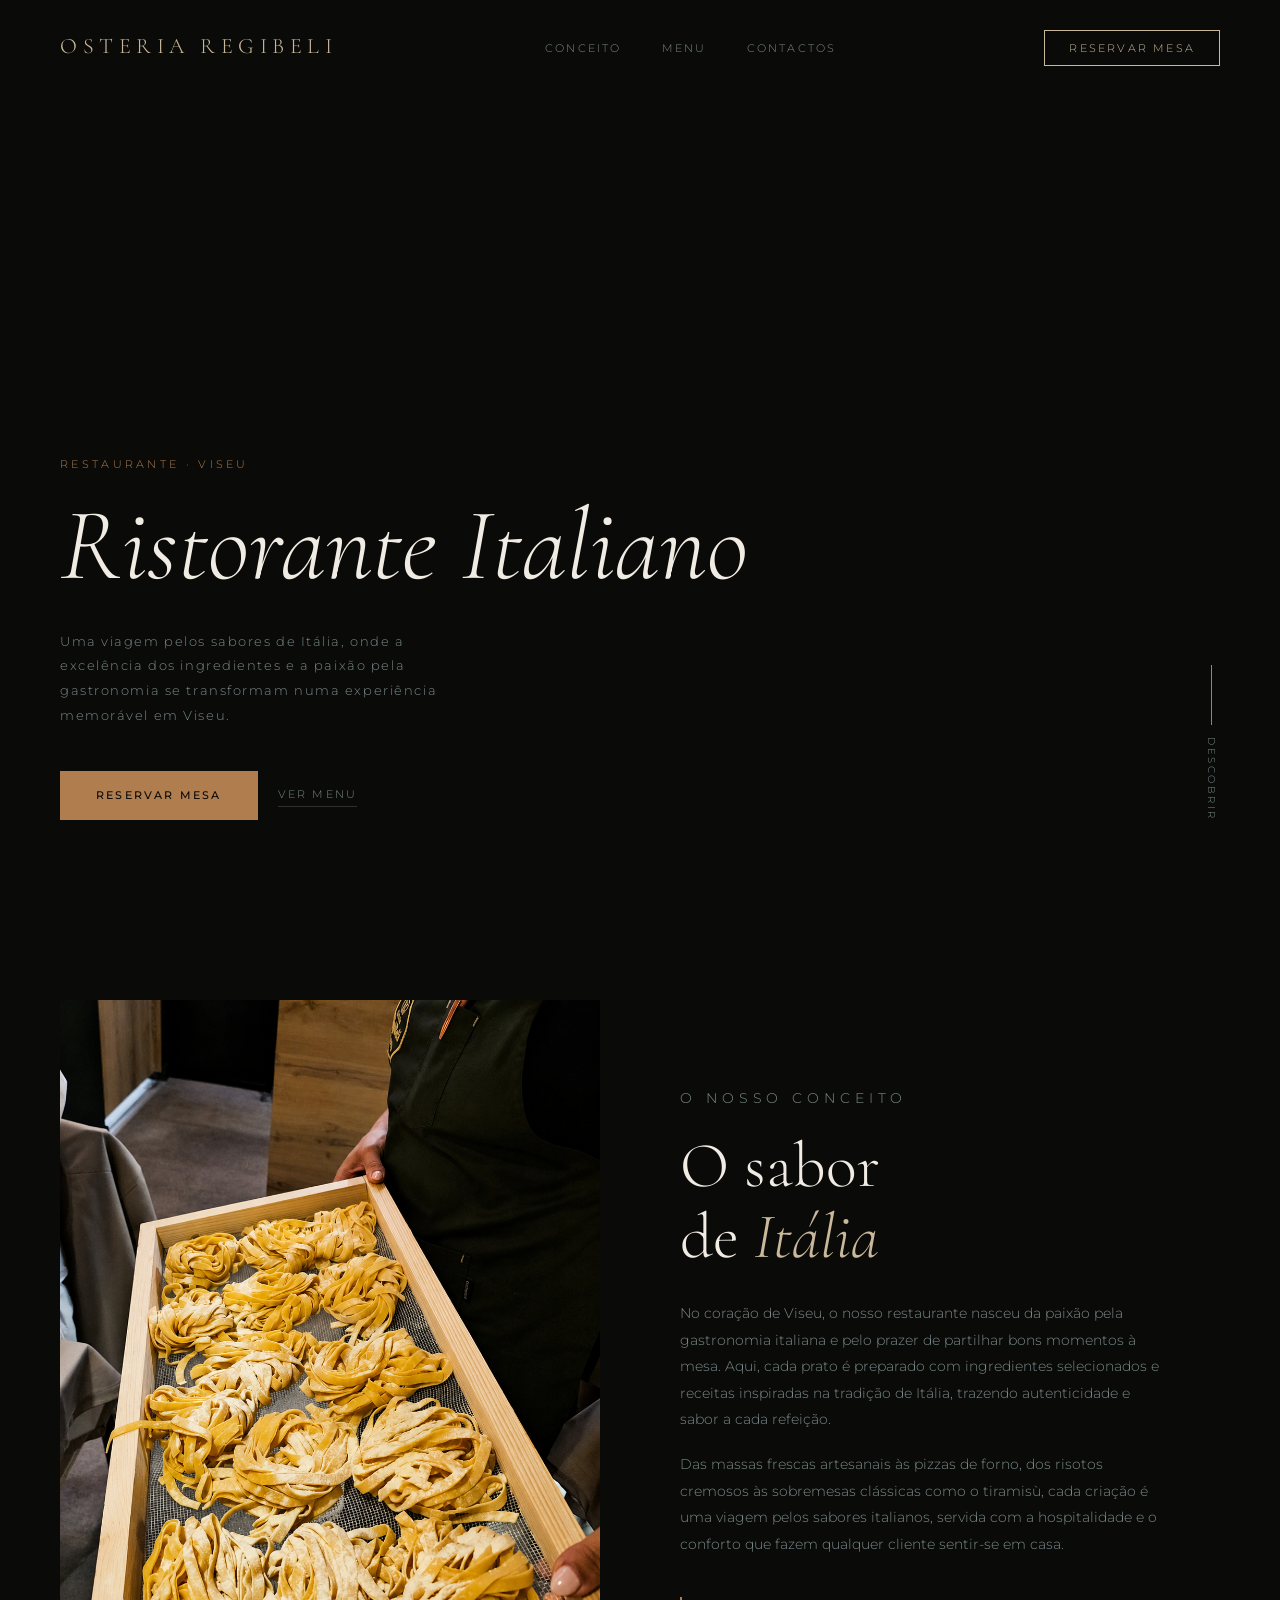
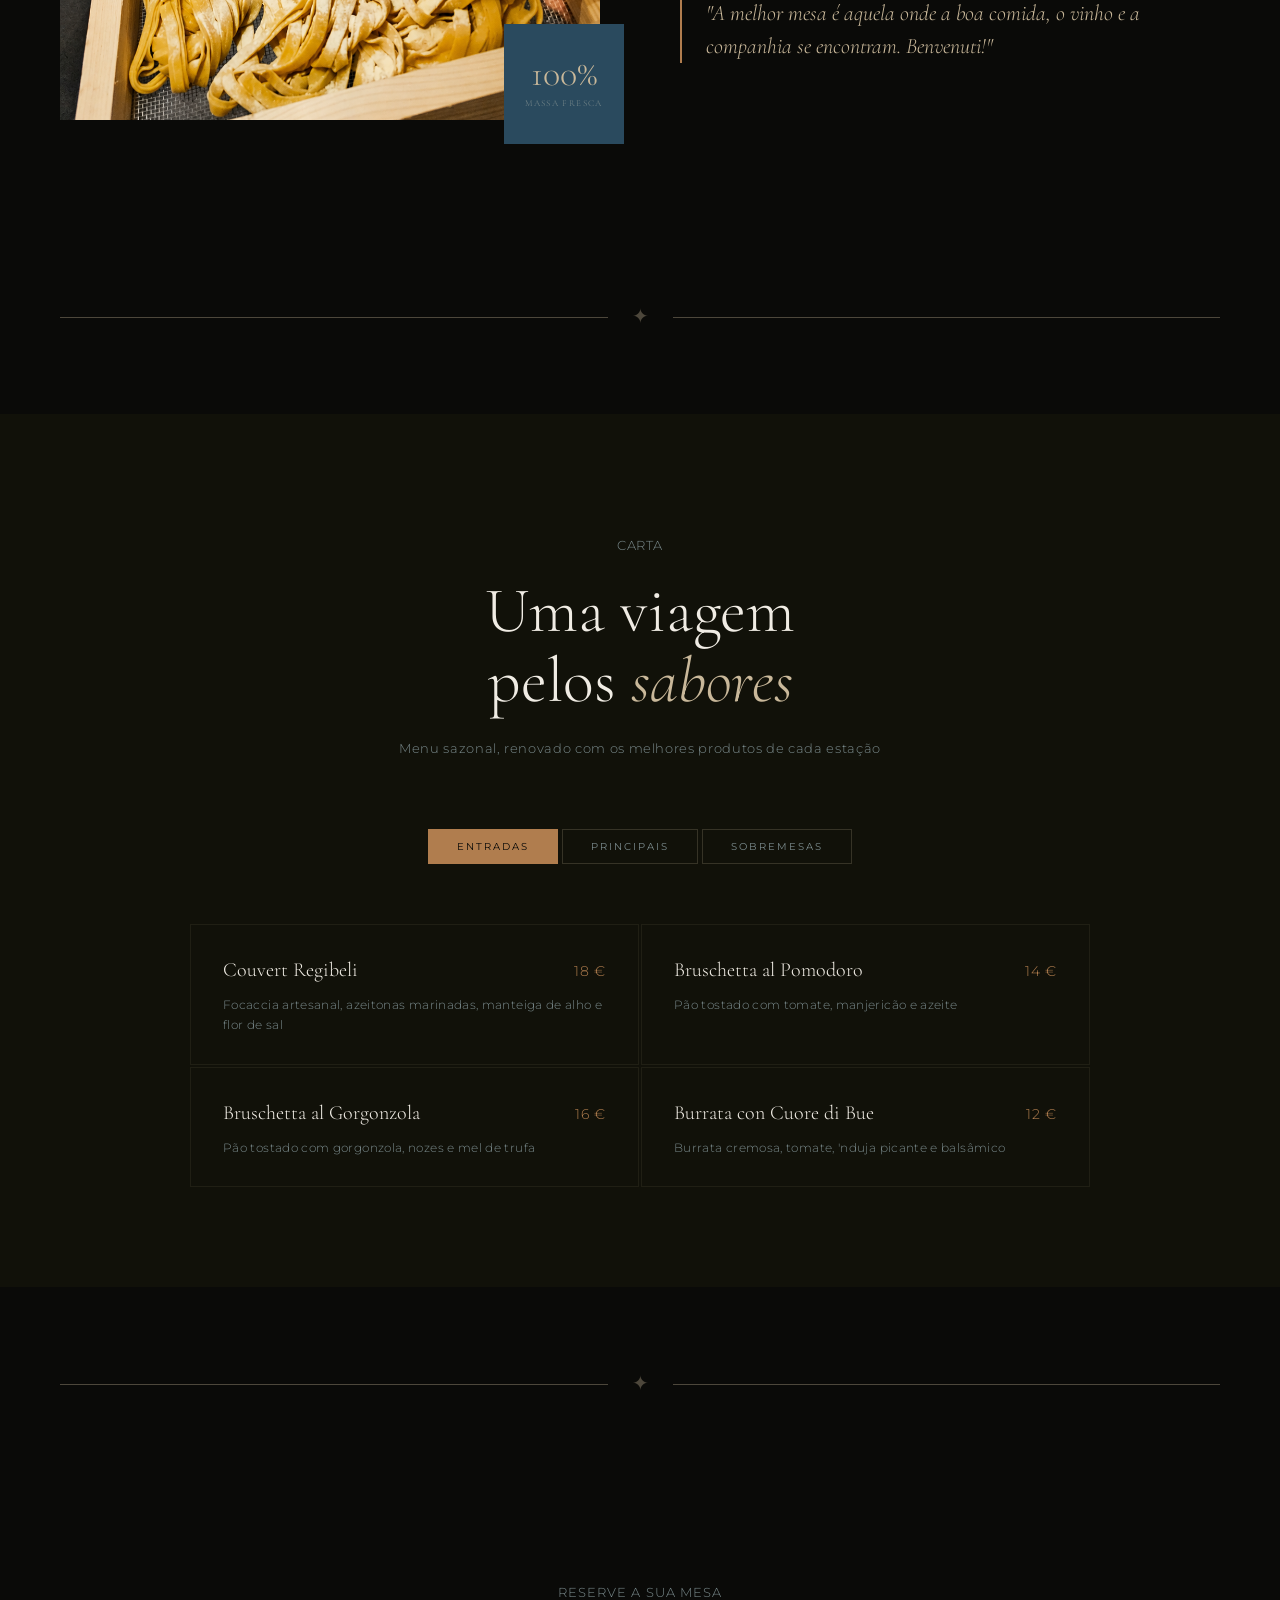
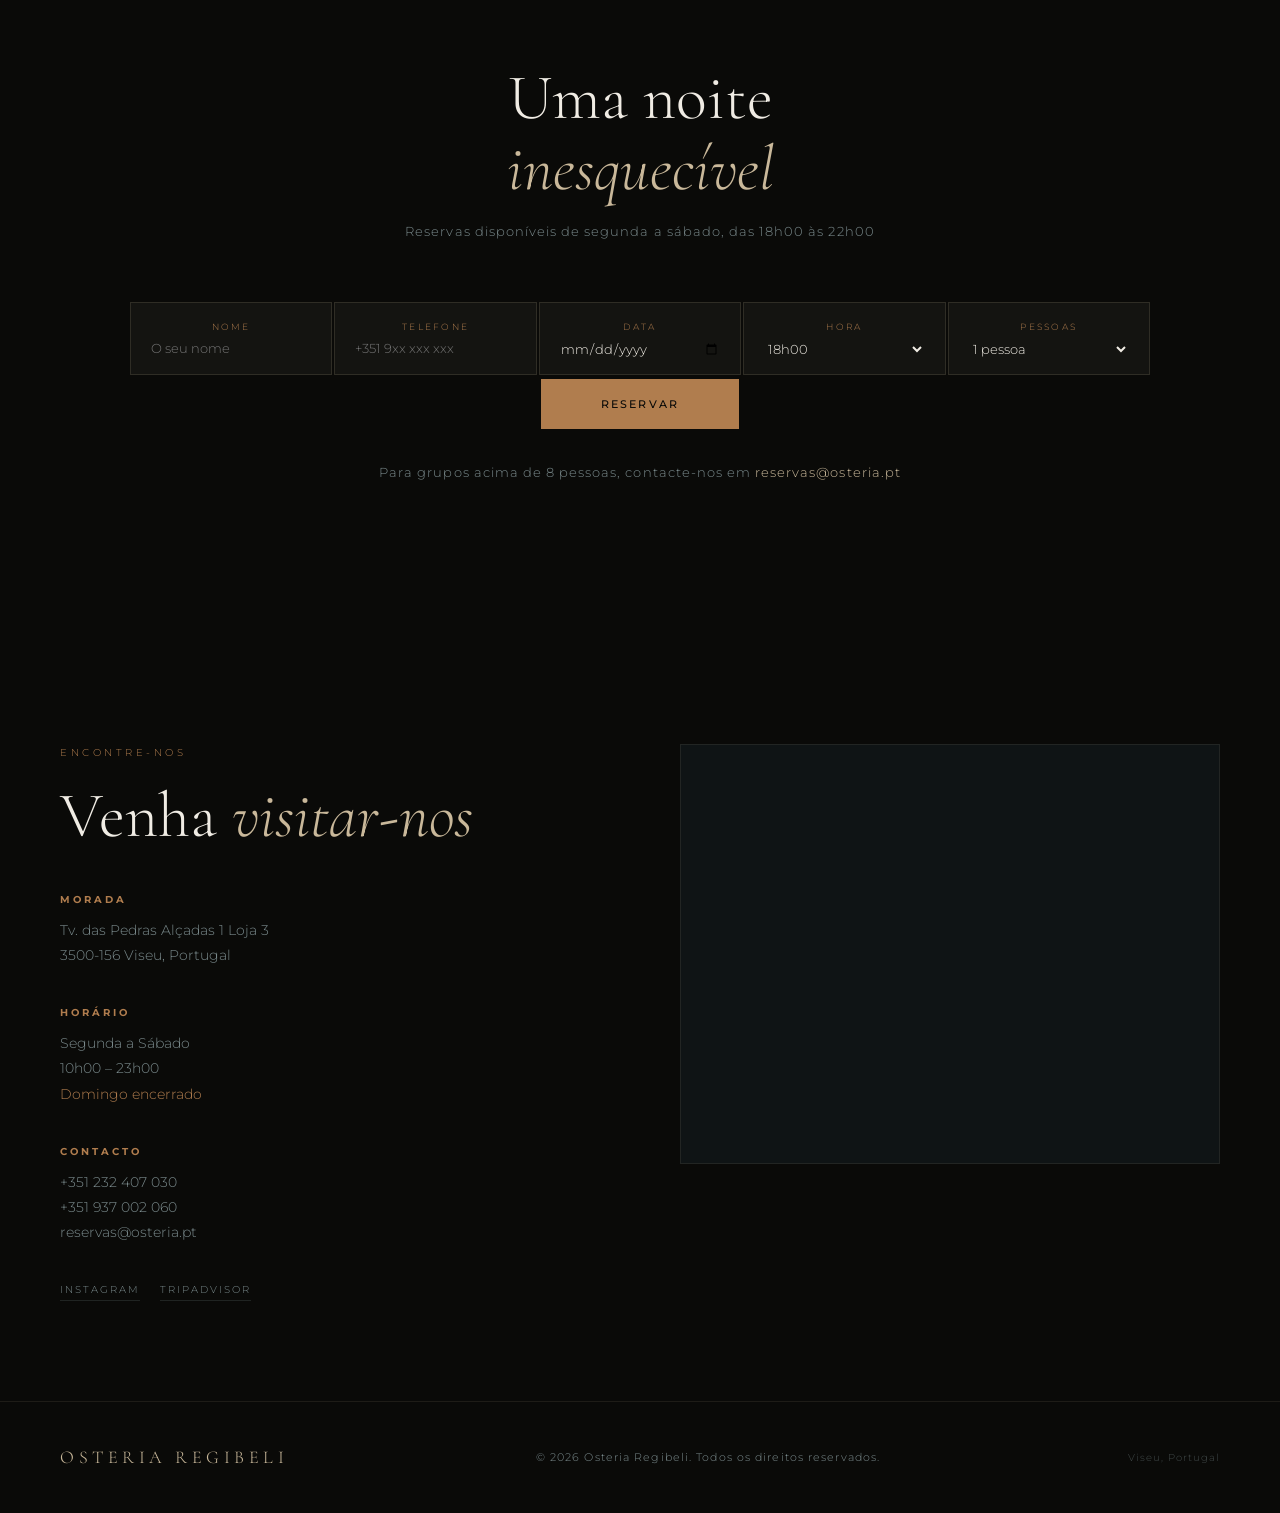
==== commit 4751b0f6: "Update index.html" ====
--- a/index.html
+++ b/index.html
@@ -568,8 +568,8 @@
   <div class="sobre-img">
     <img src="img/conceito.jpg" alt="Interior do restaurante Casa dos Petiscos" />
     <div class="sobre-img-badge">
-      <span>12</span>
-      <span>anos</span>
+      <span>100%</span>
+      <span>Massa Fresca</span>
     </div>
   </div>
   <div class="sobre-text">
